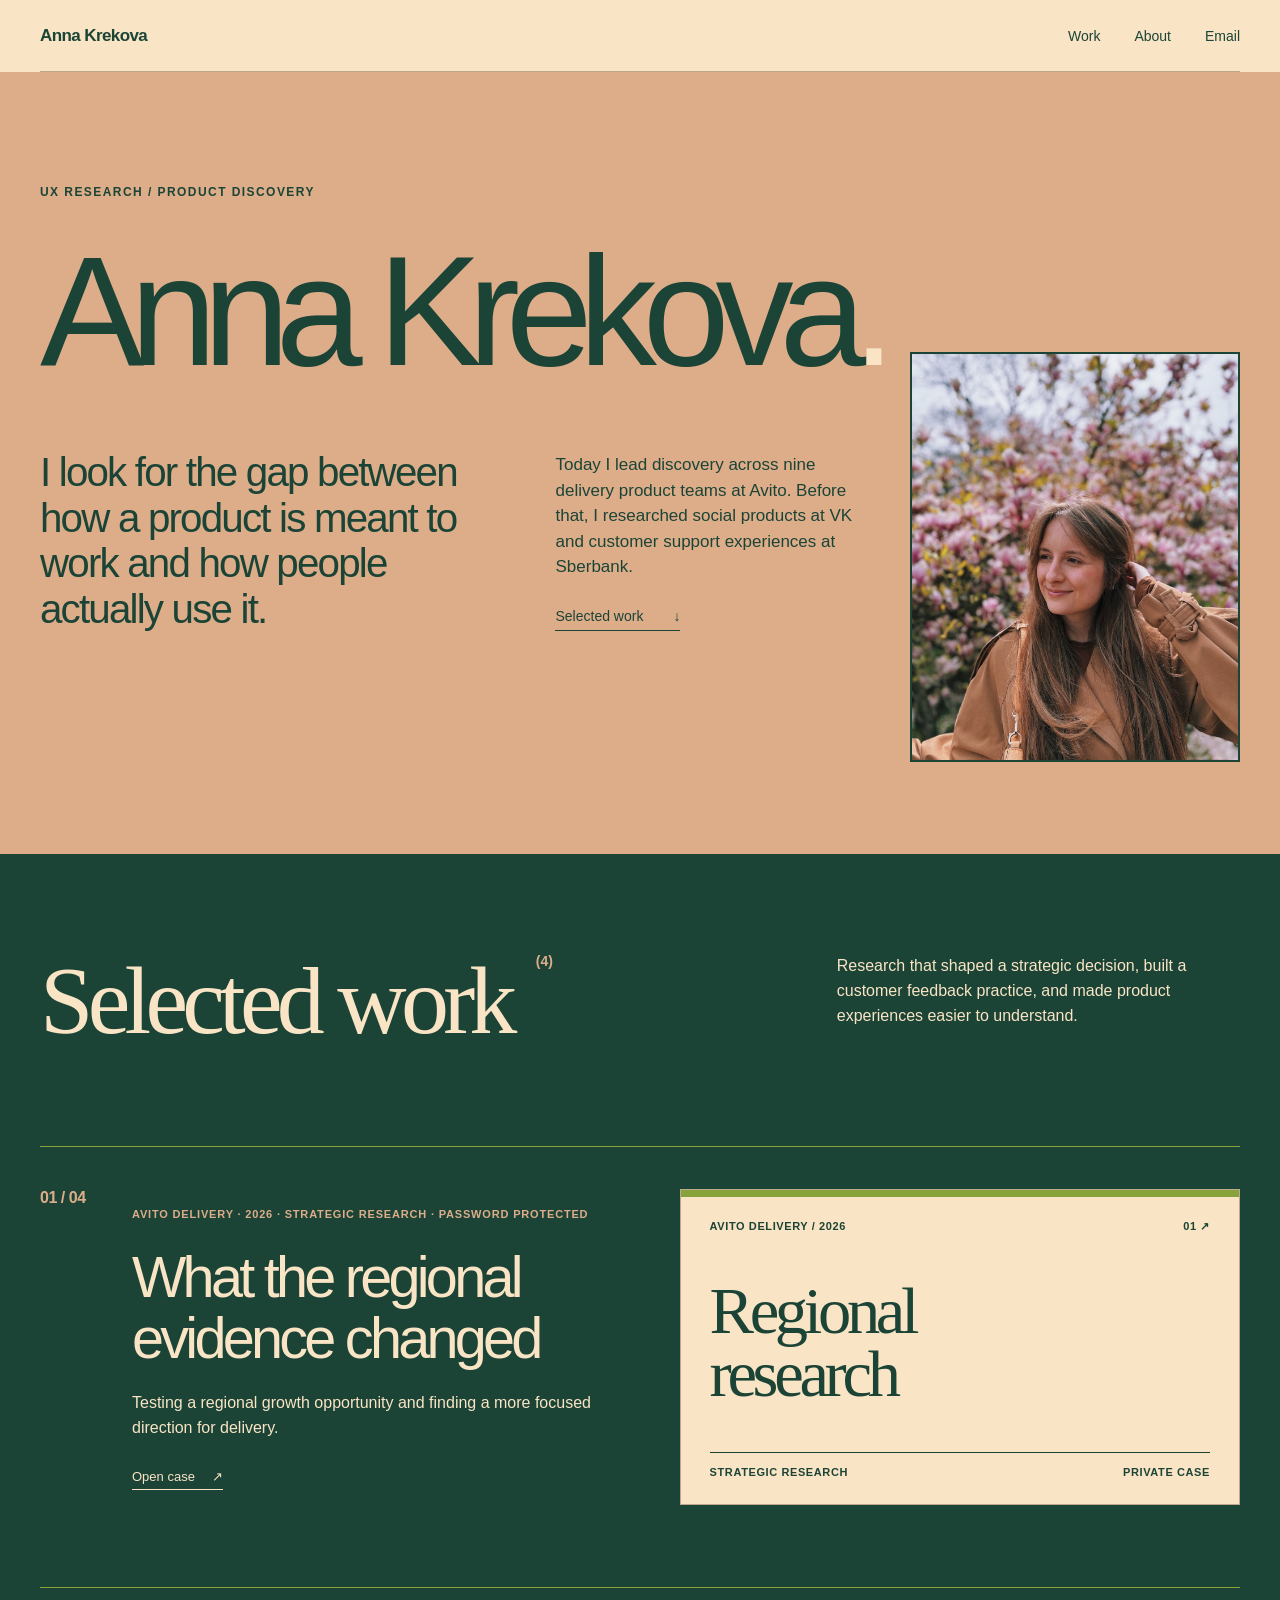
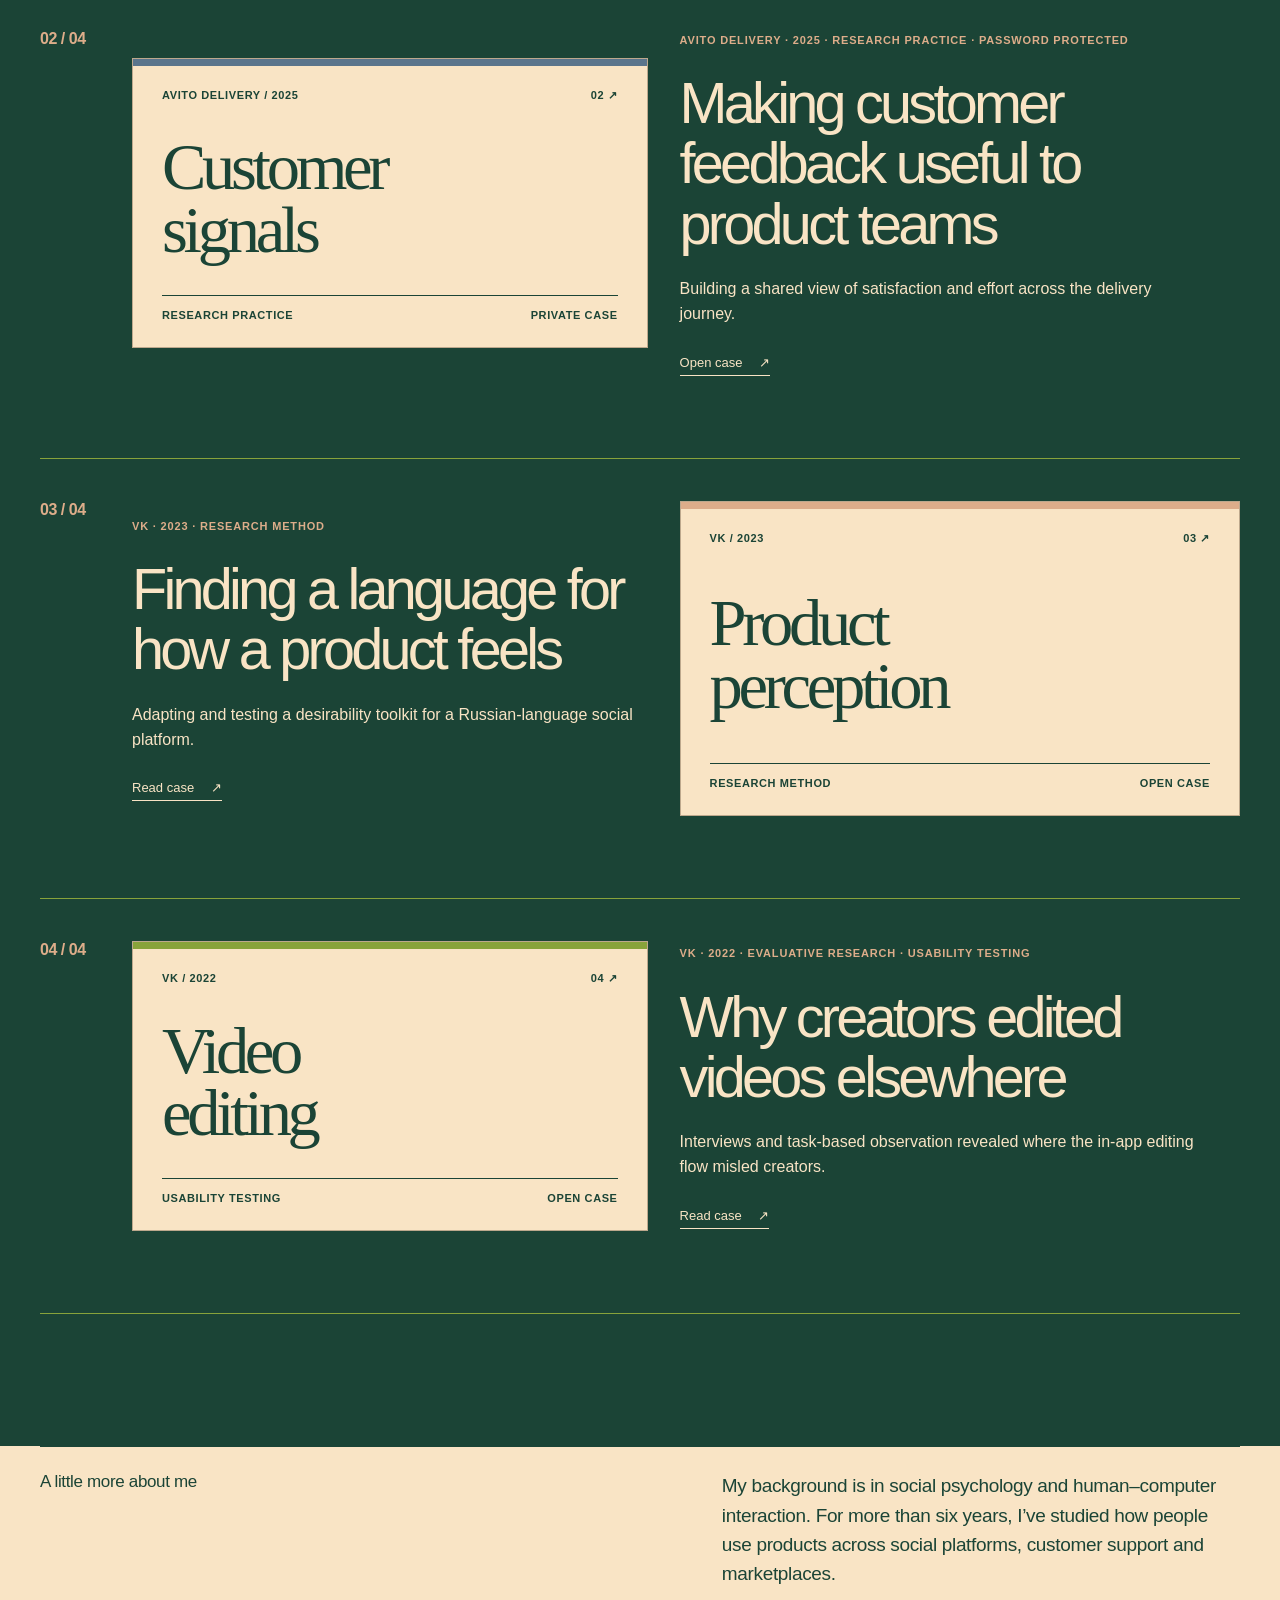
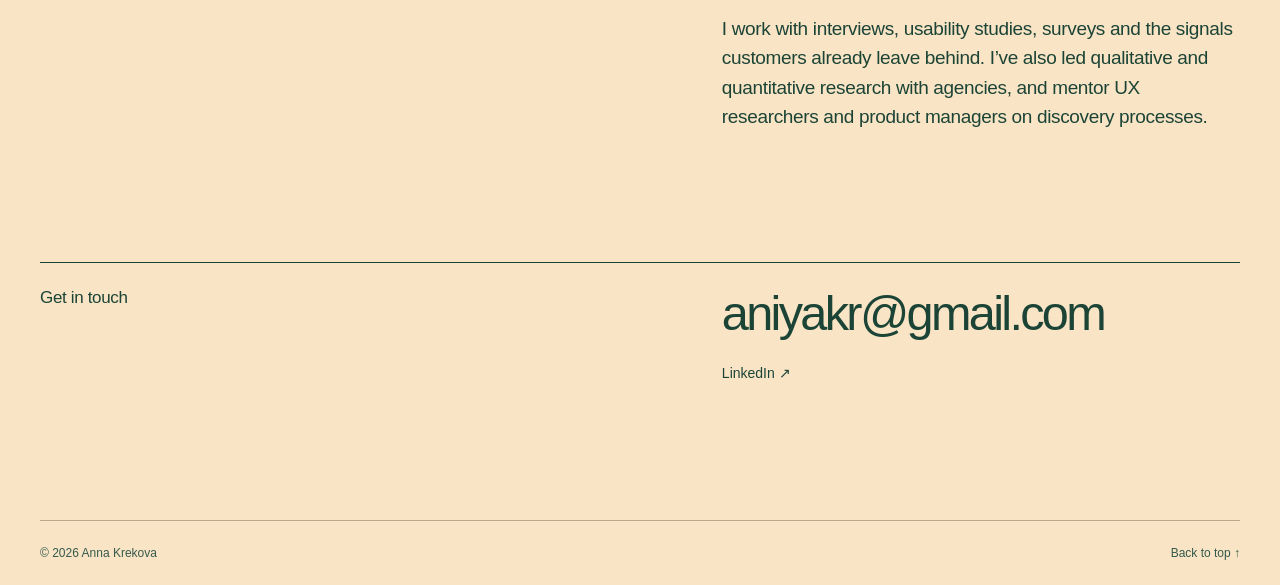
==== index.html @ 27d09c1b "Replace homepage portrait with new blossom photo" ====
<!doctype html>
<html lang="en">
<head>
  <meta charset="utf-8">
  <meta name="viewport" content="width=device-width, initial-scale=1">
  <meta name="robots" content="noindex, nofollow">
  <meta name="theme-color" content="#F9E4C5">
  <meta name="description" content="Anna Krekova is a UX researcher working across product discovery, customer experience and research practice.">
  <title>Anna Krekova — UX research</title>
  <link rel="stylesheet" href="styles.css?v=portrait-2026">
</head>
<body class="home-page">
  <a class="skip-link" href="#main">Skip to content</a>
  <header class="site-header page-wrap">
    <a class="site-name" href="index.html">Anna Krekova</a>
    <nav aria-label="Main navigation">
      <a href="#work">Work</a>
      <a href="#about">About</a>
      <a href="mailto:aniyakr@gmail.com">Email</a>
    </nav>
  </header>

  <main id="main">
    <section class="intro page-wrap" aria-labelledby="intro-title">
      <p class="eyebrow">UX research / product discovery</p>
      <h1 id="intro-title">Anna Krekova<span class="period">.</span></h1>
      <div class="intro-grid">
        <p class="intro-role">I look for the gap between how a product is meant to work and how people actually use it.</p>
        <div class="intro-context">
          <p>Today I lead discovery across nine delivery product teams at Avito. Before that, I researched social products at VK and customer support experiences at Sberbank.</p>
          <a class="underlined-link" href="#work">Selected work <span aria-hidden="true">↓</span></a>
        </div>
        <figure class="intro-portrait">
          <div class="portrait-frame"><img src="assets/anna-blossoms-portrait.jpg" alt="Anna Krekova in front of spring blossoms" fetchpriority="high"></div>
        </figure>
      </div>
    </section>

    <section id="work" class="work-section page-wrap" aria-labelledby="work-title">
      <div class="section-heading">
        <h2 id="work-title">Selected work <sup>(4)</sup></h2>
        <p>Research that shaped a strategic decision, built a customer feedback practice, and made product experiences easier to understand.</p>
      </div>
      <div class="project-list">
        <article class="project project-private">
          <div class="project-index">01 <span>/ 04</span></div>
          <div class="project-main">
            <p class="project-context">Avito Delivery · 2026 · Strategic research · Password protected</p>
            <h3><a href="work/regions/">What the regional evidence changed</a></h3>
            <p>Testing a regional growth opportunity and finding a more focused direction for delivery.</p>
            <a class="project-action" href="work/regions/" aria-label="Open password protected regional research case">Open case <span aria-hidden="true">↗</span></a>
          </div>
          <a class="project-visual case-cover cover-region" href="work/regions/" aria-label="Open password protected regional research case"><span class="case-cover-top"><span>Avito Delivery / 2026</span><span>01 ↗</span></span><span class="case-cover-title">Regional<br>research</span><span class="case-cover-bottom"><span>Strategic research</span><span>Private case</span></span></a>
        </article>
        <article class="project project-private">
          <div class="project-index">02 <span>/ 04</span></div>
          <div class="project-main">
            <p class="project-context">Avito Delivery · 2025 · Research practice · Password protected</p>
            <h3><a href="work/feedback-signals/">Making customer feedback useful to product teams</a></h3>
            <p>Building a shared view of satisfaction and effort across the delivery journey.</p>
            <a class="project-action" href="work/feedback-signals/" aria-label="Open password protected customer feedback case">Open case <span aria-hidden="true">↗</span></a>
          </div>
          <a class="project-visual case-cover cover-feedback" href="work/feedback-signals/" aria-label="Open password protected customer feedback case"><span class="case-cover-top"><span>Avito Delivery / 2025</span><span>02 ↗</span></span><span class="case-cover-title">Customer<br>signals</span><span class="case-cover-bottom"><span>Research practice</span><span>Private case</span></span></a>
        </article>
        <article class="project">
          <div class="project-index">03 <span>/ 04</span></div>
          <div class="project-main">
            <p class="project-context">VK · 2023 · Research method</p>
            <h3><a href="work/desirability/">Finding a language for how a product feels</a></h3>
            <p>Adapting and testing a desirability toolkit for a Russian-language social platform.</p>
            <a class="project-action" href="work/desirability/" aria-label="Read the product perception case">Read case <span aria-hidden="true">↗</span></a>
          </div>
          <a class="project-visual case-cover cover-desirability" href="work/desirability/" aria-label="Read the product perception case"><span class="case-cover-top"><span>VK / 2023</span><span>03 ↗</span></span><span class="case-cover-title">Product<br>perception</span><span class="case-cover-bottom"><span>Research method</span><span>Open case</span></span></a>
        </article>
        <article class="project">
          <div class="project-index">04 <span>/ 04</span></div>
          <div class="project-main">
            <p class="project-context">VK · 2022 · Evaluative research · Usability testing</p>
            <h3><a href="work/video-editor/">Why creators edited videos elsewhere</a></h3>
            <p>Interviews and task-based observation revealed where the in-app editing flow misled creators.</p>
            <a class="project-action" href="work/video-editor/" aria-label="Read the video editor case">Read case <span aria-hidden="true">↗</span></a>
          </div>
          <a class="project-visual case-cover cover-editor" href="work/video-editor/" aria-label="Read the video editor case"><span class="case-cover-top"><span>VK / 2022</span><span>04 ↗</span></span><span class="case-cover-title">Video<br>editing</span><span class="case-cover-bottom"><span>Usability testing</span><span>Open case</span></span></a>
        </article>
      </div>
    </section>

    <section id="about" class="about-section page-wrap" aria-labelledby="about-title">
      <h2 id="about-title">A little more about me</h2>
      <div class="about-copy">
        <p>My background is in social psychology and human–computer interaction. For more than six years, I’ve studied how people use products across social platforms, customer support and marketplaces.</p>
        <p>I work with interviews, usability studies, surveys and the signals customers already leave behind. I’ve also led qualitative and quantitative research with agencies, and mentor UX researchers and product managers on discovery processes.</p>
      </div>
    </section>

    <section id="contact" class="contact-section page-wrap" aria-labelledby="contact-title">
      <h2 id="contact-title">Get in touch</h2>
      <a class="contact-email" href="mailto:aniyakr@gmail.com">aniyakr@gmail.com</a>
      <a class="contact-link" href="https://www.linkedin.com/in/anna-krekova-246072192/" target="_blank" rel="noopener noreferrer">LinkedIn ↗</a>
    </section>
  </main>

  <footer class="site-footer page-wrap"><span>© 2026 Anna Krekova</span><a href="#main">Back to top ↑</a></footer>
</body>
</html>
---- styles.css ----
:root{--paper:#F9E4C5;--ink:#1B4436;--muted:#345a4d;--line:#bda88d;--soft:#f1d3a9;--font:Arial,Helvetica,-apple-system,BlinkMacSystemFont,sans-serif}
*{box-sizing:border-box}
html{scroll-behavior:smooth}
body{margin:0;background:var(--paper);color:var(--ink);font-family:var(--font);-webkit-font-smoothing:antialiased}
a{color:inherit}
img{display:block;max-width:100%}
.page-wrap{width:min(100% - 80px,1240px);margin-inline:auto}
.skip-link{position:absolute;left:20px;top:-60px;z-index:10;background:var(--ink);color:#F9E4C5;padding:12px 16px}.skip-link:focus{top:12px}
.site-header{min-height:72px;display:flex;align-items:center;justify-content:space-between;gap:32px;border-bottom:1px solid var(--line)}
.site-name{font-size:17px;font-weight:700;letter-spacing:-.035em;text-decoration:none;white-space:nowrap}
.site-header nav{display:flex;gap:34px}.site-header nav a{font-size:14px;text-decoration:none}.site-header nav a:hover,.site-name:hover,.underlined-link:hover,.back-link:hover,.project-action:hover,.contact-link:hover,.site-footer a:hover{text-decoration:underline;text-underline-offset:4px}
.eyebrow,.project-context,.case-section-label,.case-facts dt,.case-end span{font-size:11px;font-weight:700;line-height:1.4;letter-spacing:.075em;text-transform:uppercase}
.intro{padding-top:118px;padding-bottom:126px}.intro .eyebrow{margin:0 0 28px}.intro h1{font-size:clamp(68px,11vw,158px);line-height:.95;letter-spacing:-.085em;font-weight:500;margin:0 0 72px;white-space:nowrap}.period{color:#5B758C}
.intro-grid{display:grid;grid-template-columns:minmax(0,1.2fr) minmax(270px,.68fr);gap:clamp(35px,7vw,125px);align-items:start}.intro-role{font-size:clamp(27px,3.1vw,42px);line-height:1.18;letter-spacing:-.045em;max-width:690px;margin:0}.intro-context p{font-size:17px;line-height:1.55;margin:2px 0 27px;max-width:405px}.underlined-link{display:inline-flex;gap:30px;align-items:center;text-decoration:none;border-bottom:1px solid var(--ink);padding-bottom:6px;font-size:14px}
.work-section{border-top:1px solid var(--ink);padding-top:24px;padding-bottom:136px}.section-heading{display:grid;grid-template-columns:1fr minmax(280px,.54fr);gap:50px;align-items:start;margin-bottom:78px}.section-heading h2,.about-section h2,.contact-section h2{font-size:17px;line-height:1.3;font-weight:500;letter-spacing:-.02em;margin:0}.section-heading p{font-size:15px;line-height:1.55;color:var(--muted);margin:0;max-width:400px}
.project{display:grid;grid-template-columns:95px minmax(0,1fr) 165px;gap:25px;align-items:start;border-top:1px solid var(--line);padding:29px 0 60px}.project:last-child{border-bottom:1px solid var(--line)}.project-index{font-size:16px;font-weight:600;letter-spacing:-.03em}.project-index span{color:#5B758C}.project-context{color:var(--muted);margin:3px 0 25px}.project h3{font-size:clamp(34px,4.6vw,64px);line-height:1.05;letter-spacing:-.065em;font-weight:500;max-width:810px;margin:0 0 23px}.project h3 a{text-decoration:none}.project h3 a:hover{text-decoration:underline;text-decoration-thickness:1px;text-underline-offset:7px}.project-main>p:last-child{font-size:16px;line-height:1.55;color:#345a4d;margin:0;max-width:600px}.project-action{justify-self:end;align-self:end;font-size:13px;text-decoration:none;white-space:nowrap}.project-action span{margin-left:13px}
.about-section{display:grid;grid-template-columns:1fr minmax(280px,.82fr);gap:50px;border-top:1px solid var(--ink);padding-top:24px;padding-bottom:130px}.about-copy{max-width:590px}.about-copy p{font-size:19px;line-height:1.55;letter-spacing:-.018em;margin:0 0 25px}.about-copy p:last-child{margin-bottom:0}
.contact-section{display:grid;grid-template-columns:1fr minmax(280px,.82fr);gap:50px;border-top:1px solid var(--ink);padding-top:24px;padding-bottom:130px}.contact-email{font-size:clamp(30px,3.8vw,52px);line-height:1.1;letter-spacing:-.055em;text-decoration:none;overflow-wrap:anywhere}.contact-email:hover{text-decoration:underline;text-decoration-thickness:1px;text-underline-offset:7px}.contact-link{grid-column:2;font-size:14px;text-decoration:none;margin-top:-25px}
.site-footer{min-height:65px;display:flex;justify-content:space-between;align-items:center;gap:30px;border-top:1px solid var(--line);color:var(--muted);font-size:12px}.site-footer a{text-decoration:none}
/* Case studies */
.case-header{padding-top:45px;padding-bottom:86px}.back-link{display:inline-block;font-size:13px;text-decoration:none;margin-bottom:109px}.case-header .eyebrow{margin:0 0 26px;color:var(--muted)}.case-header h1{font-size:clamp(54px,7.9vw,112px);line-height:1.02;letter-spacing:-.075em;font-weight:500;max-width:1100px;margin:0 0 47px}.case-lede{font-size:clamp(22px,2.5vw,34px);line-height:1.28;letter-spacing:-.035em;max-width:770px;margin:0}
.case-facts{display:grid;grid-template-columns:repeat(3,1fr);border-top:1px solid var(--ink);border-bottom:1px solid var(--line);margin-top:0;margin-bottom:90px;padding:0}.case-facts div{padding:20px 20px 24px 0}.case-facts dt{color:var(--muted);margin-bottom:10px}.case-facts dd{font-size:15px;line-height:1.4;margin:0;max-width:310px}
.case-body{padding-bottom:135px}.case-section{display:grid;grid-template-columns:minmax(170px,.42fr) minmax(0,1fr);gap:60px;border-top:1px solid var(--line);padding:29px 0 80px}.case-section-label{color:var(--muted);margin:3px 0 0}.case-section>div{max-width:770px}.case-section h2{font-size:clamp(30px,3.3vw,45px);line-height:1.17;letter-spacing:-.05em;font-weight:500;margin:0 0 23px}.case-section p:not(.case-section-label){font-size:18px;line-height:1.61;margin:0 0 19px}.case-section p:last-child{margin-bottom:0}.process-list{counter-reset:step;list-style:none;padding:0;margin:36px 0 0;border-top:1px solid var(--line)}.process-list li{counter-increment:step;display:grid;grid-template-columns:48px 1fr;gap:18px;padding:14px 0;border-bottom:1px solid var(--line);font-size:16px;line-height:1.45}.process-list li:before{content:counter(step,decimal-leading-zero);font-size:11px;font-weight:700;color:var(--muted);padding-top:4px}.case-figure{margin:0 0 86px}.case-figure img{width:100%;height:auto;border:1px solid var(--line);background:#F9E4C5}.case-figure figcaption{display:flex;justify-content:space-between;gap:20px;padding:12px 0 0;font-size:12px;line-height:1.45;color:var(--muted)}.case-figure a{white-space:nowrap}.case-caveat{color:var(--muted)}.case-end{display:grid;grid-template-columns:minmax(170px,.42fr) minmax(0,1fr);gap:60px;align-items:baseline;border-top:1px solid var(--ink);padding-top:25px}.case-end a{font-size:clamp(27px,3.2vw,43px);line-height:1.15;letter-spacing:-.045em;text-decoration:none}.case-end a:hover{text-decoration:underline;text-decoration-thickness:1px;text-underline-offset:6px}
@media(max-width:900px){.intro-grid{grid-template-columns:1fr 1fr;gap:42px}.intro h1{font-size:clamp(70px,10.5vw,110px)}.case-section,.case-end{grid-template-columns:160px 1fr;gap:35px}}
@media(max-width:720px){.page-wrap{width:min(100% - 40px,1240px)}.site-header{min-height:64px}.site-header nav{gap:16px}.site-header nav a{font-size:12px}.site-name{font-size:15px}.intro{padding-top:92px;padding-bottom:94px}.intro h1{font-size:clamp(57px,11vw,88px);white-space:normal;margin-bottom:53px}.intro-grid,.section-heading,.about-section,.contact-section{grid-template-columns:1fr;gap:28px}.intro-role{font-size:31px}.intro-context p{font-size:16px}.work-section{padding-bottom:100px}.section-heading{margin-bottom:58px}.project{grid-template-columns:60px 1fr;gap:15px;padding-bottom:45px}.project-action{grid-column:2;justify-self:start;margin-top:10px}.project h3{font-size:clamp(36px,7vw,53px)}.about-section,.contact-section{padding-bottom:95px}.about-copy p{font-size:17px}.contact-link{grid-column:1;margin-top:-6px}.case-header{padding-top:32px;padding-bottom:65px}.back-link{margin-bottom:78px}.case-header h1{font-size:clamp(52px,10vw,75px)}.case-lede{font-size:24px}.case-facts{grid-template-columns:1fr;margin-bottom:58px}.case-facts div{padding:13px 0;border-bottom:1px solid var(--line)}.case-facts div:last-child{border-bottom:0}.case-facts dt{margin-bottom:4px}.case-section,.case-end{grid-template-columns:1fr;gap:20px}.case-section{padding:22px 0 54px}.case-section h2{font-size:34px}.case-section p:not(.case-section-label){font-size:17px}.case-figure{margin-bottom:60px}.case-body{padding-bottom:90px}}
@media(max-width:430px){.site-header nav{gap:10px}.intro h1{font-size:53px}.intro-role{font-size:27px}.project{grid-template-columns:42px 1fr;gap:10px}.project-index{font-size:13px}.project h3{font-size:34px}.case-header h1{font-size:49px}.case-figure figcaption{display:block}.case-figure a{display:inline-block;margin-top:7px}}
@media(prefers-reduced-motion:reduce){html{scroll-behavior:auto}}
/* A more personal, artifact-led portfolio index. */
:root{--accent:#1B4436}
.period,.project-index,.intro .eyebrow{color:var(--accent)}
.intro-grid{grid-template-columns:minmax(0,1.16fr) minmax(250px,.82fr) 250px;gap:clamp(25px,3.5vw,55px);align-items:start}
.intro-role{font-size:clamp(27px,2.9vw,39px)}
.intro-context p{font-size:16px}
.intro-portrait{margin:0;justify-self:end;width:100%;max-width:250px}
.portrait-frame{width:100%;height:300px;overflow:hidden;background:#88A33B}
.intro-portrait img{width:100%;height:100%;object-fit:cover;object-position:center bottom}
.intro-portrait figcaption{font-size:11px;line-height:1.4;color:var(--muted);margin-top:9px}
.section-heading h2{font:400 clamp(52px,5.6vw,80px)/.98 Georgia,serif;letter-spacing:-.06em}
.section-heading h2 sup{font:700 14px/1 var(--font);letter-spacing:0;color:var(--accent);vertical-align:top;margin-left:6px}
.project{grid-template-columns:60px minmax(0,.95fr) minmax(350px,.9fr);gap:30px;padding:30px 0 80px}
.project-main{align-self:center}
.project-context{color:var(--accent)}
.project h3{font-size:clamp(36px,4vw,58px)}
.project-main>p:not(.project-context){font-size:16px;line-height:1.55;color:#345a4d;margin:0;max-width:530px}
.project-action{display:inline-block;justify-self:auto;align-self:auto;border-bottom:1px solid var(--ink);padding-bottom:5px;margin-top:28px}
.project-visual{display:block;align-self:center;overflow:hidden;border:1px solid var(--line);background:#F9E4C5;padding:11px;transition:transform .2s ease}
.project-visual:hover{transform:translateY(-4px)}
.project-visual img{width:100%;height:auto;aspect-ratio:16/9;object-fit:cover}
.project:nth-child(even) .project-visual{grid-column:2;grid-row:1}
.project:nth-child(even) .project-main{grid-column:3;grid-row:1}
.project:nth-child(even) .project-index{grid-column:1;grid-row:1}
@media(max-width:1100px){.intro-grid{grid-template-columns:minmax(0,1fr) 230px}.intro-role{grid-column:1;grid-row:1}.intro-context{grid-column:1;grid-row:2}.intro-portrait{grid-column:2;grid-row:1/span 2}.project{grid-template-columns:50px minmax(0,1fr) minmax(300px,.9fr);gap:22px}}
@media(max-width:720px){.intro-grid{grid-template-columns:1fr;gap:30px}.intro-role,.intro-context,.intro-portrait{grid-column:1;grid-row:auto}.intro-portrait{width:210px;justify-self:start;margin-top:13px}.portrait-frame{height:260px}.section-heading h2{font-size:58px}.project{grid-template-columns:42px 1fr;gap:12px;padding:27px 0 55px}.project-main,.project:nth-child(even) .project-main{grid-column:2;grid-row:1}.project-index,.project:nth-child(even) .project-index{grid-column:1;grid-row:1}.project-visual,.project:nth-child(even) .project-visual{grid-column:2;grid-row:2;margin-top:16px}.project h3{font-size:clamp(34px,7vw,49px)}.project-action{margin-top:21px}}
@media(prefers-reduced-motion:reduce){.project-visual{transition:none}}
/* Expressive direction: one vivid introduction, one dark research gallery. */
.home-page .intro{width:100%;max-width:none;margin:0;background:#DDAD8A;padding:112px max(40px,calc((100vw - 1240px)/2)) 92px}
.home-page .intro .eyebrow{color:var(--ink);font-size:12px;letter-spacing:.12em}
.home-page .intro h1{font-size:clamp(94px,12.2vw,174px);line-height:.88;letter-spacing:-.09em;margin:42px 0 70px}
.home-page .intro .period{color:#F9E4C5}
.home-page .intro-grid{grid-template-columns:minmax(0,1.16fr) minmax(245px,.76fr) 330px;gap:clamp(28px,3.8vw,60px);align-items:start}
.home-page .intro-role{font-size:clamp(31px,3.15vw,44px);line-height:1.13}
.home-page .intro-context p{font-size:17px;line-height:1.5}
.home-page .intro-portrait{width:100%;max-width:330px;transform:translateY(-98px);margin-bottom:-98px}
.home-page .portrait-frame{height:410px;border:2px solid var(--ink);background:#1B4436}
.home-page .work-section{width:100%;max-width:none;margin:0;padding:100px max(40px,calc((100vw - 1240px)/2)) 132px;background:#1B4436;color:#F9E4C5;border-top:0}
.home-page .section-heading{margin-bottom:98px}
.home-page .section-heading h2{font-size:clamp(70px,7.5vw,112px);color:#F9E4C5}
.home-page .section-heading h2 sup{color:#DDAD8A}
.home-page .section-heading p{color:#F9E4C5;font-size:16px}
.home-page .project{border-top:1px solid #88A33B;padding:42px 0 82px;grid-template-columns:60px minmax(0,.92fr) minmax(390px,1fr);gap:32px}
.home-page .project:last-child{border-bottom:1px solid #88A33B}
.home-page .project-index,.home-page .project-context{color:#DDAD8A}
.home-page .project-index span{color:#DDAD8A}
.home-page .project h3{font-size:clamp(42px,4.5vw,66px)}
.home-page .project-main>p:not(.project-context){color:#F9E4C5}
.home-page .project-action{border-color:#F9E4C5}
.home-page .project-visual{padding:0;border:0;background:#F9E4C5}
.home-page .project-visual img{display:block;width:100%;aspect-ratio:16/9;object-fit:cover}
.case-header .eyebrow,.case-section-label{color:#1B4436}
@media(max-width:1100px){.home-page .intro-grid{grid-template-columns:minmax(0,1fr) 270px}.home-page .intro-role{grid-column:1;grid-row:1}.home-page .intro-context{grid-column:1;grid-row:2}.home-page .intro-portrait{grid-column:2;grid-row:1/span 2;transform:translateY(-60px);margin-bottom:-60px;max-width:270px}.home-page .portrait-frame{height:340px}.home-page .project{grid-template-columns:50px minmax(0,1fr) minmax(310px,.95fr);gap:22px}}
@media(max-width:720px){.home-page .intro{padding:90px 20px 78px}.home-page .intro h1{font-size:clamp(58px,11vw,84px);line-height:.95;margin:35px 0 50px}.home-page .intro-grid{grid-template-columns:1fr;gap:30px}.home-page .intro-role,.home-page .intro-context,.home-page .intro-portrait{grid-column:1;grid-row:auto}.home-page .intro-role{font-size:clamp(29px,7vw,37px)}.home-page .intro-portrait{transform:none;margin:8px 0 0;max-width:245px;justify-self:end}.home-page .portrait-frame{height:290px}.home-page .work-section{padding:78px 20px 95px}.home-page .section-heading{margin-bottom:65px}.home-page .section-heading h2{font-size:66px}.home-page .project{grid-template-columns:42px 1fr;gap:12px;padding:30px 0 60px}.home-page .project-main,.home-page .project:nth-child(even) .project-main{grid-column:2;grid-row:1}.home-page .project-index,.home-page .project:nth-child(even) .project-index{grid-column:1;grid-row:1}.home-page .project-visual,.home-page .project:nth-child(even) .project-visual{grid-column:1/-1;grid-row:2;margin-top:20px}.home-page .project h3{font-size:clamp(37px,8vw,53px)}}
@media(max-width:720px){.home-page .project-index span{display:none}}
@media(max-width:430px){.home-page .intro h1{font-size:53px}.home-page .section-heading h2{font-size:56px}.home-page .project h3{font-size:36px}}
.home-page .project-visual{background:transparent;text-decoration:none}
.home-page .visual-caption{display:block;padding-top:11px;color:#F9E4C5;font-size:11px;line-height:1.4;letter-spacing:.035em}
body:not(.home-page) .site-header{width:100%;max-width:none;margin:0;padding-inline:max(40px,calc((100vw - 1240px)/2));background:#DDAD8A;border-bottom:1px solid var(--ink)}
body:not(.home-page) .case-facts{width:100%;max-width:none;margin:0 0 90px;padding:0 max(40px,calc((100vw - 1240px)/2));background:#1B4436;color:#F9E4C5;border:0}
body:not(.home-page) .case-facts div{padding:27px 22px 30px 0}
body:not(.home-page) .case-facts dt{color:#DDAD8A}
@media(max-width:720px){body:not(.home-page) .site-header{padding-inline:20px}body:not(.home-page) .case-facts{padding-inline:20px;margin-bottom:58px}body:not(.home-page) .case-facts div{padding:16px 0;border-bottom:1px solid #88A33B}body:not(.home-page) .case-facts div:last-child{border:0}}
/* A shared editorial cover for every case. */
.home-page .project-visual.case-cover{--cover-accent:#88A33B;aspect-ratio:16/9;position:relative;display:grid;grid-template-rows:auto 1fr auto;gap:18px;align-self:center;padding:29px 29px 24px;overflow:hidden;border:1px solid #bda88d;background:#F9E4C5;color:#1B4436;text-decoration:none}
.home-page .project-visual.case-cover:before{content:"";position:absolute;inset:0 0 auto;height:7px;background:var(--cover-accent)}
.home-page .case-cover.cover-feedback{--cover-accent:#5B758C}
.home-page .case-cover.cover-desirability{--cover-accent:#DDAD8A}
.home-page .case-cover.cover-editor{--cover-accent:#88A33B}
.home-page .case-cover-top,.home-page .case-cover-bottom{display:flex;justify-content:space-between;gap:14px;font-size:11px;font-weight:700;line-height:1.35;letter-spacing:.055em;text-transform:uppercase}
.home-page .case-cover-title{align-self:center;font:400 clamp(44px,5.2vw,76px)/.94 Georgia,serif;letter-spacing:-.065em}
.home-page .case-cover-bottom{padding-top:12px;border-top:1px solid #1B4436}
.home-page .case-cover:focus-visible{outline:3px solid #DDAD8A;outline-offset:4px}
.unlock-screen{min-height:calc(100vh - 138px);padding-top:44px;padding-bottom:110px}
.unlock-screen .back-link{margin-bottom:112px}
.unlock-layout{display:grid;grid-template-columns:minmax(0,1fr) minmax(280px,.44fr);gap:70px;align-items:end}
.unlock-layout .eyebrow{color:#1B4436;margin:0 0 25px}
.unlock-layout h1{font:400 clamp(64px,7.3vw,108px)/.98 Georgia,serif;letter-spacing:-.075em;max-width:850px;margin:0 0 34px}
.unlock-layout h1 span{color:#DDAD8A}
.unlock-intro{font-size:clamp(21px,2.1vw,29px);line-height:1.3;max-width:570px;margin:0}
.unlock-form{border-top:1px solid var(--ink);padding-top:17px}
.unlock-form label{display:block;font-size:11px;letter-spacing:.075em;text-transform:uppercase;font-weight:700;margin-bottom:20px}
.unlock-input-row{display:flex;border-bottom:1px solid var(--ink);gap:10px}
.unlock-input-row input{min-width:0;flex:1;border:0;background:transparent;color:var(--ink);font:400 20px var(--font);padding:12px 0;outline:none}
.unlock-input-row input:focus-visible{box-shadow:0 3px 0 #DDAD8A}
.unlock-input-row button{border:0;background:transparent;color:var(--ink);font:700 15px var(--font);white-space:nowrap;cursor:pointer}
.unlock-input-row button:disabled{opacity:.5;cursor:wait}
.unlock-form p{font-size:13px;color:var(--muted);line-height:1.5;min-height:2em;margin:16px 0 0}
.regions-case-header{padding-top:100px;padding-bottom:100px}
.regions-case-header .eyebrow{color:#1B4436;margin:0 0 25px}
.regions-case-header h1{font:400 clamp(64px,7.8vw,116px)/.98 Georgia,serif;letter-spacing:-.07em;max-width:1050px;margin:0 0 42px}
.regions-lede{font-size:clamp(24px,2.7vw,38px);line-height:1.25;letter-spacing:-.035em;max-width:840px;margin:0}
.regions-pullquote{display:grid;grid-template-columns:minmax(170px,.42fr) minmax(0,1fr);gap:60px;margin:0 0 82px;padding:52px 0 58px;border-top:1px solid var(--ink);border-bottom:1px solid var(--ink)}
.regions-pullquote span{font-size:11px;font-weight:700;letter-spacing:.075em;text-transform:uppercase;color:#1B4436}
.regions-pullquote p{font:400 clamp(38px,4.6vw,70px)/1.07 Georgia,serif;letter-spacing:-.055em;max-width:850px;margin:0}
.feedback-article .regions-pullquote p{max-width:930px}
@media(max-width:720px){.home-page .project-visual.case-cover{aspect-ratio:auto;width:100%;min-height:250px;padding:25px 22px 19px}.home-page .case-cover-title{font-size:clamp(44px,9vw,65px)}.unlock-screen{padding-top:32px;min-height:calc(100vh - 130px)}.unlock-screen .back-link{margin-bottom:75px}.unlock-layout{grid-template-columns:1fr;gap:65px}.unlock-layout h1{font-size:clamp(54px,12vw,83px)}.unlock-intro{font-size:23px}.regions-case-header{padding-top:70px;padding-bottom:70px}.regions-case-header h1{font-size:clamp(54px,11vw,80px)}.regions-lede{font-size:25px}.regions-pullquote{grid-template-columns:1fr;gap:24px;padding:36px 0 44px;margin-bottom:58px}.regions-pullquote p{font-size:clamp(39px,9vw,58px)}}
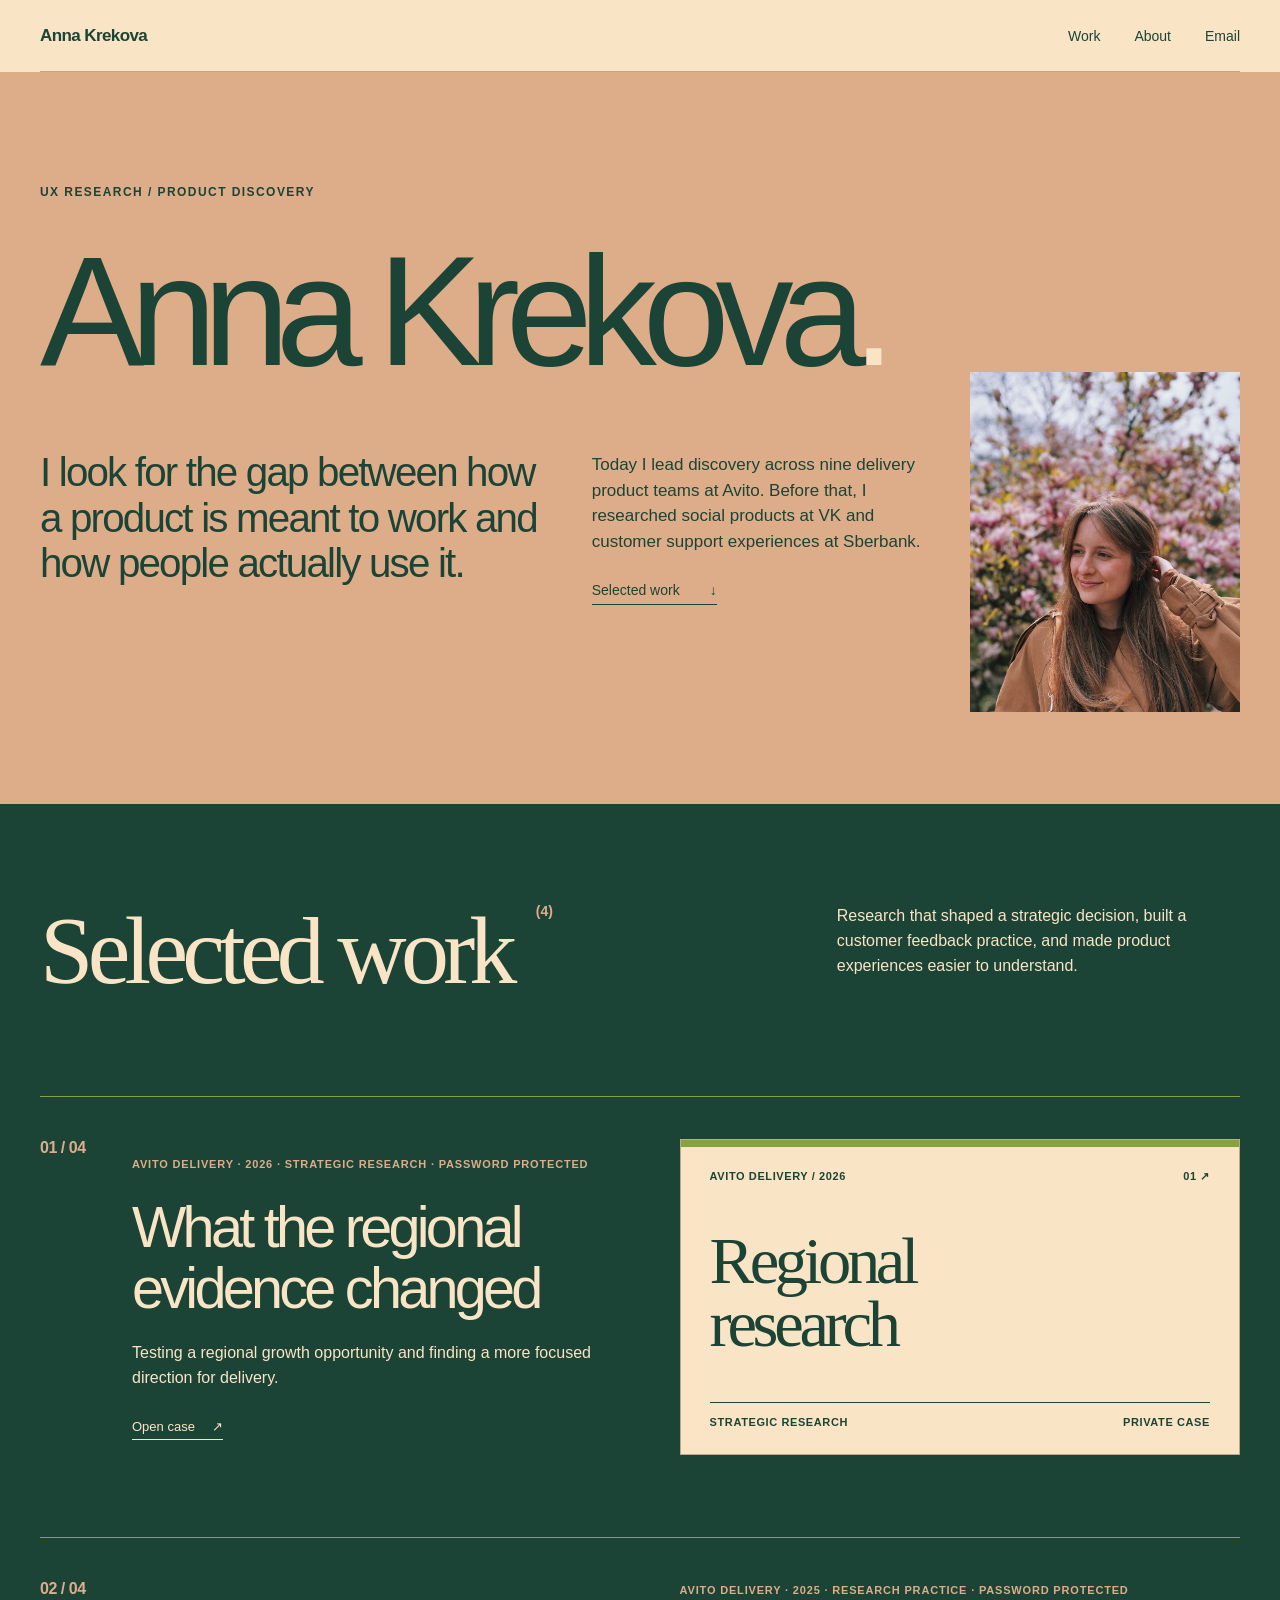
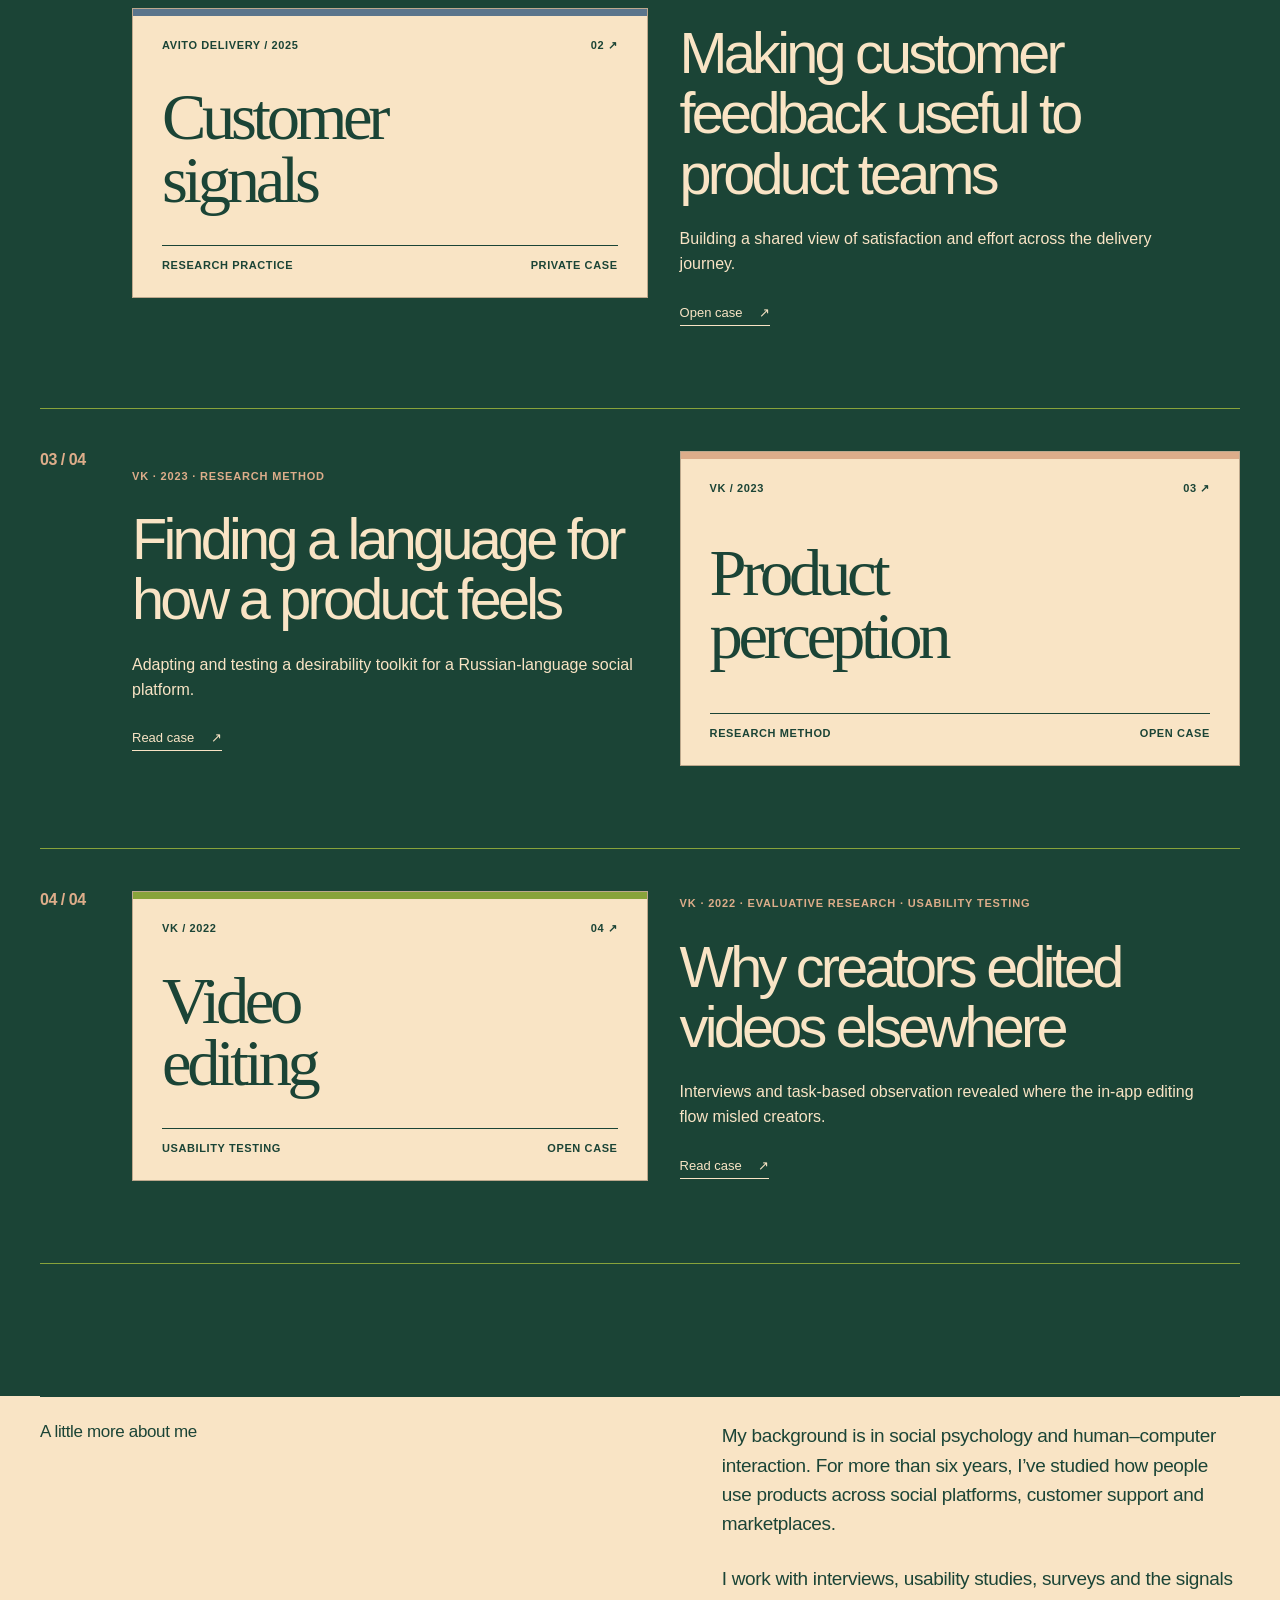
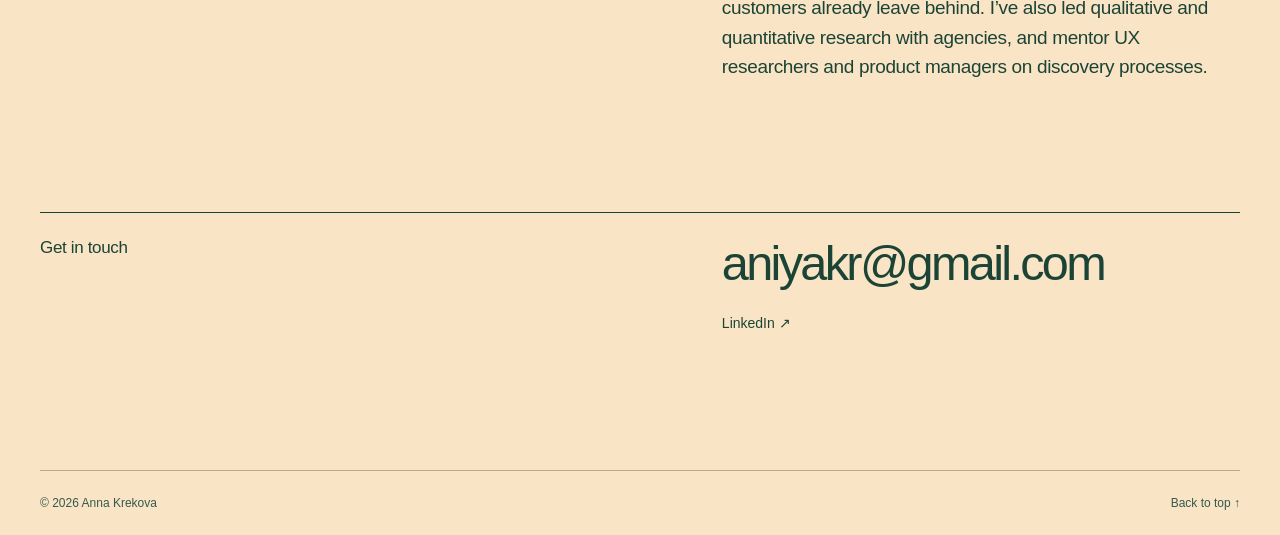
==== commit f7f994dc: "Refine portrait size and add subtle parallax motion" ====
--- a/index.html
+++ b/index.html
@@ -7,7 +7,7 @@
   <meta name="theme-color" content="#F9E4C5">
   <meta name="description" content="Anna Krekova is a UX researcher working across product discovery, customer experience and research practice.">
   <title>Anna Krekova — UX research</title>
-  <link rel="stylesheet" href="styles.css?v=portrait-2026">
+  <link rel="stylesheet" href="styles.css?v=parallax-2026">
 </head>
 <body class="home-page">
   <a class="skip-link" href="#main">Skip to content</a>
@@ -101,5 +101,45 @@
   </main>
 
   <footer class="site-footer page-wrap"><span>© 2026 Anna Krekova</span><a href="#main">Back to top ↑</a></footer>
+  <script>
+    (() => {
+      if (!('IntersectionObserver' in window) || window.matchMedia('(prefers-reduced-motion: reduce)').matches) return;
+
+      const hero = document.querySelectorAll('.intro .eyebrow, .intro h1, .intro-role, .intro-context, .portrait-frame');
+      const later = document.querySelectorAll('.section-heading, .project, .about-section h2, .about-copy, .contact-section h2, .contact-email, .contact-link');
+      const items = [...hero, ...later];
+      items.forEach((item) => item.classList.add('reveal-item'));
+      hero.forEach((item, index) => item.style.setProperty('--reveal-delay', `${320 + index * 190}ms`));
+      document.body.classList.add('has-reveal');
+
+      const observer = new IntersectionObserver((entries) => {
+        entries.forEach((entry) => {
+          if (!entry.isIntersecting) return;
+          entry.target.classList.add('is-visible');
+          observer.unobserve(entry.target);
+        });
+      }, { threshold: 0.12, rootMargin: '0px 0px -40px 0px' });
+      items.forEach((item) => observer.observe(item));
+
+      const photo = document.querySelector('.portrait-frame');
+      let framePending = false;
+      const updateParallax = () => {
+        framePending = false;
+        const bounds = photo.getBoundingClientRect();
+        const distance = window.innerHeight / 2 + bounds.height / 2;
+        const progress = (window.innerHeight / 2 - bounds.top - bounds.height / 2) / distance;
+        const shift = Math.max(-24, Math.min(24, progress * 24));
+        photo.style.setProperty('--photo-shift', `${shift.toFixed(1)}px`);
+      };
+      const requestParallax = () => {
+        if (framePending) return;
+        framePending = true;
+        requestAnimationFrame(updateParallax);
+      };
+      window.addEventListener('scroll', requestParallax, { passive: true });
+      window.addEventListener('resize', requestParallax);
+      requestParallax();
+    })();
+  </script>
 </body>
 </html>
--- a/styles.css
+++ b/styles.css
@@ -57,11 +57,12 @@
 .home-page .intro .eyebrow{color:var(--ink);font-size:12px;letter-spacing:.12em}
 .home-page .intro h1{font-size:clamp(94px,12.2vw,174px);line-height:.88;letter-spacing:-.09em;margin:42px 0 70px}
 .home-page .intro .period{color:#F9E4C5}
-.home-page .intro-grid{grid-template-columns:minmax(0,1.16fr) minmax(245px,.76fr) 330px;gap:clamp(28px,3.8vw,60px);align-items:start}
+.home-page .intro-grid{grid-template-columns:minmax(0,1.16fr) minmax(245px,.76fr) 270px;gap:clamp(28px,3.8vw,60px);align-items:start}
 .home-page .intro-role{font-size:clamp(31px,3.15vw,44px);line-height:1.13}
 .home-page .intro-context p{font-size:17px;line-height:1.5}
-.home-page .intro-portrait{width:100%;max-width:330px;transform:translateY(-98px);margin-bottom:-98px}
-.home-page .portrait-frame{height:410px;border:2px solid var(--ink);background:#1B4436}
+.home-page .intro-portrait{width:100%;max-width:270px;transform:translateY(-78px);margin-bottom:-78px}
+.home-page .portrait-frame{height:340px;border:0;background:#1B4436}
+.home-page .portrait-frame img{height:calc(100% + 56px);margin-top:-28px;transform:translate3d(0,var(--photo-shift,0px),0)}
 .home-page .work-section{width:100%;max-width:none;margin:0;padding:100px max(40px,calc((100vw - 1240px)/2)) 132px;background:#1B4436;color:#F9E4C5;border-top:0}
 .home-page .section-heading{margin-bottom:98px}
 .home-page .section-heading h2{font-size:clamp(70px,7.5vw,112px);color:#F9E4C5}
@@ -77,8 +78,8 @@
 .home-page .project-visual{padding:0;border:0;background:#F9E4C5}
 .home-page .project-visual img{display:block;width:100%;aspect-ratio:16/9;object-fit:cover}
 .case-header .eyebrow,.case-section-label{color:#1B4436}
-@media(max-width:1100px){.home-page .intro-grid{grid-template-columns:minmax(0,1fr) 270px}.home-page .intro-role{grid-column:1;grid-row:1}.home-page .intro-context{grid-column:1;grid-row:2}.home-page .intro-portrait{grid-column:2;grid-row:1/span 2;transform:translateY(-60px);margin-bottom:-60px;max-width:270px}.home-page .portrait-frame{height:340px}.home-page .project{grid-template-columns:50px minmax(0,1fr) minmax(310px,.95fr);gap:22px}}
-@media(max-width:720px){.home-page .intro{padding:90px 20px 78px}.home-page .intro h1{font-size:clamp(58px,11vw,84px);line-height:.95;margin:35px 0 50px}.home-page .intro-grid{grid-template-columns:1fr;gap:30px}.home-page .intro-role,.home-page .intro-context,.home-page .intro-portrait{grid-column:1;grid-row:auto}.home-page .intro-role{font-size:clamp(29px,7vw,37px)}.home-page .intro-portrait{transform:none;margin:8px 0 0;max-width:245px;justify-self:end}.home-page .portrait-frame{height:290px}.home-page .work-section{padding:78px 20px 95px}.home-page .section-heading{margin-bottom:65px}.home-page .section-heading h2{font-size:66px}.home-page .project{grid-template-columns:42px 1fr;gap:12px;padding:30px 0 60px}.home-page .project-main,.home-page .project:nth-child(even) .project-main{grid-column:2;grid-row:1}.home-page .project-index,.home-page .project:nth-child(even) .project-index{grid-column:1;grid-row:1}.home-page .project-visual,.home-page .project:nth-child(even) .project-visual{grid-column:1/-1;grid-row:2;margin-top:20px}.home-page .project h3{font-size:clamp(37px,8vw,53px)}}
+@media(max-width:1100px){.home-page .intro-grid{grid-template-columns:minmax(0,1fr) 230px}.home-page .intro-role{grid-column:1;grid-row:1}.home-page .intro-context{grid-column:1;grid-row:2}.home-page .intro-portrait{grid-column:2;grid-row:1/span 2;transform:translateY(-60px);margin-bottom:-60px;max-width:230px}.home-page .portrait-frame{height:290px}.home-page .project{grid-template-columns:50px minmax(0,1fr) minmax(310px,.95fr);gap:22px}}
+@media(max-width:720px){.home-page .intro{padding:90px 20px 78px}.home-page .intro h1{font-size:clamp(58px,11vw,84px);line-height:.95;margin:35px 0 50px}.home-page .intro-grid{grid-template-columns:1fr;gap:30px}.home-page .intro-role,.home-page .intro-context,.home-page .intro-portrait{grid-column:1;grid-row:auto}.home-page .intro-role{font-size:clamp(29px,7vw,37px)}.home-page .intro-portrait{transform:none;margin:8px 0 0;max-width:210px;justify-self:end}.home-page .portrait-frame{height:270px}.home-page .work-section{padding:78px 20px 95px}.home-page .section-heading{margin-bottom:65px}.home-page .section-heading h2{font-size:66px}.home-page .project{grid-template-columns:42px 1fr;gap:12px;padding:30px 0 60px}.home-page .project-main,.home-page .project:nth-child(even) .project-main{grid-column:2;grid-row:1}.home-page .project-index,.home-page .project:nth-child(even) .project-index{grid-column:1;grid-row:1}.home-page .project-visual,.home-page .project:nth-child(even) .project-visual{grid-column:1/-1;grid-row:2;margin-top:20px}.home-page .project h3{font-size:clamp(37px,8vw,53px)}}
 @media(max-width:720px){.home-page .project-index span{display:none}}
 @media(max-width:430px){.home-page .intro h1{font-size:53px}.home-page .section-heading h2{font-size:56px}.home-page .project h3{font-size:36px}}
 .home-page .project-visual{background:transparent;text-decoration:none}
@@ -122,3 +123,7 @@
 .regions-pullquote p{font:400 clamp(38px,4.6vw,70px)/1.07 Georgia,serif;letter-spacing:-.055em;max-width:850px;margin:0}
 .feedback-article .regions-pullquote p{max-width:930px}
 @media(max-width:720px){.home-page .project-visual.case-cover{aspect-ratio:auto;width:100%;min-height:250px;padding:25px 22px 19px}.home-page .case-cover-title{font-size:clamp(44px,9vw,65px)}.unlock-screen{padding-top:32px;min-height:calc(100vh - 130px)}.unlock-screen .back-link{margin-bottom:75px}.unlock-layout{grid-template-columns:1fr;gap:65px}.unlock-layout h1{font-size:clamp(54px,12vw,83px)}.unlock-intro{font-size:23px}.regions-case-header{padding-top:70px;padding-bottom:70px}.regions-case-header h1{font-size:clamp(54px,11vw,80px)}.regions-lede{font-size:25px}.regions-pullquote{grid-template-columns:1fr;gap:24px;padding:36px 0 44px;margin-bottom:58px}.regions-pullquote p{font-size:clamp(39px,9vw,58px)}}
+/* Quiet, one-time entrance as content enters the viewport. */
+.home-page.has-reveal .reveal-item{opacity:0;translate:0 18px;transition:opacity 1100ms ease,translate 1100ms cubic-bezier(.2,.7,.2,1);transition-delay:var(--reveal-delay,170ms)}
+.home-page.has-reveal .reveal-item.is-visible{opacity:1;translate:0 0}
+@media(prefers-reduced-motion:reduce){.home-page.has-reveal .reveal-item{opacity:1;translate:none;transition:none}.home-page .portrait-frame img{transform:none}}
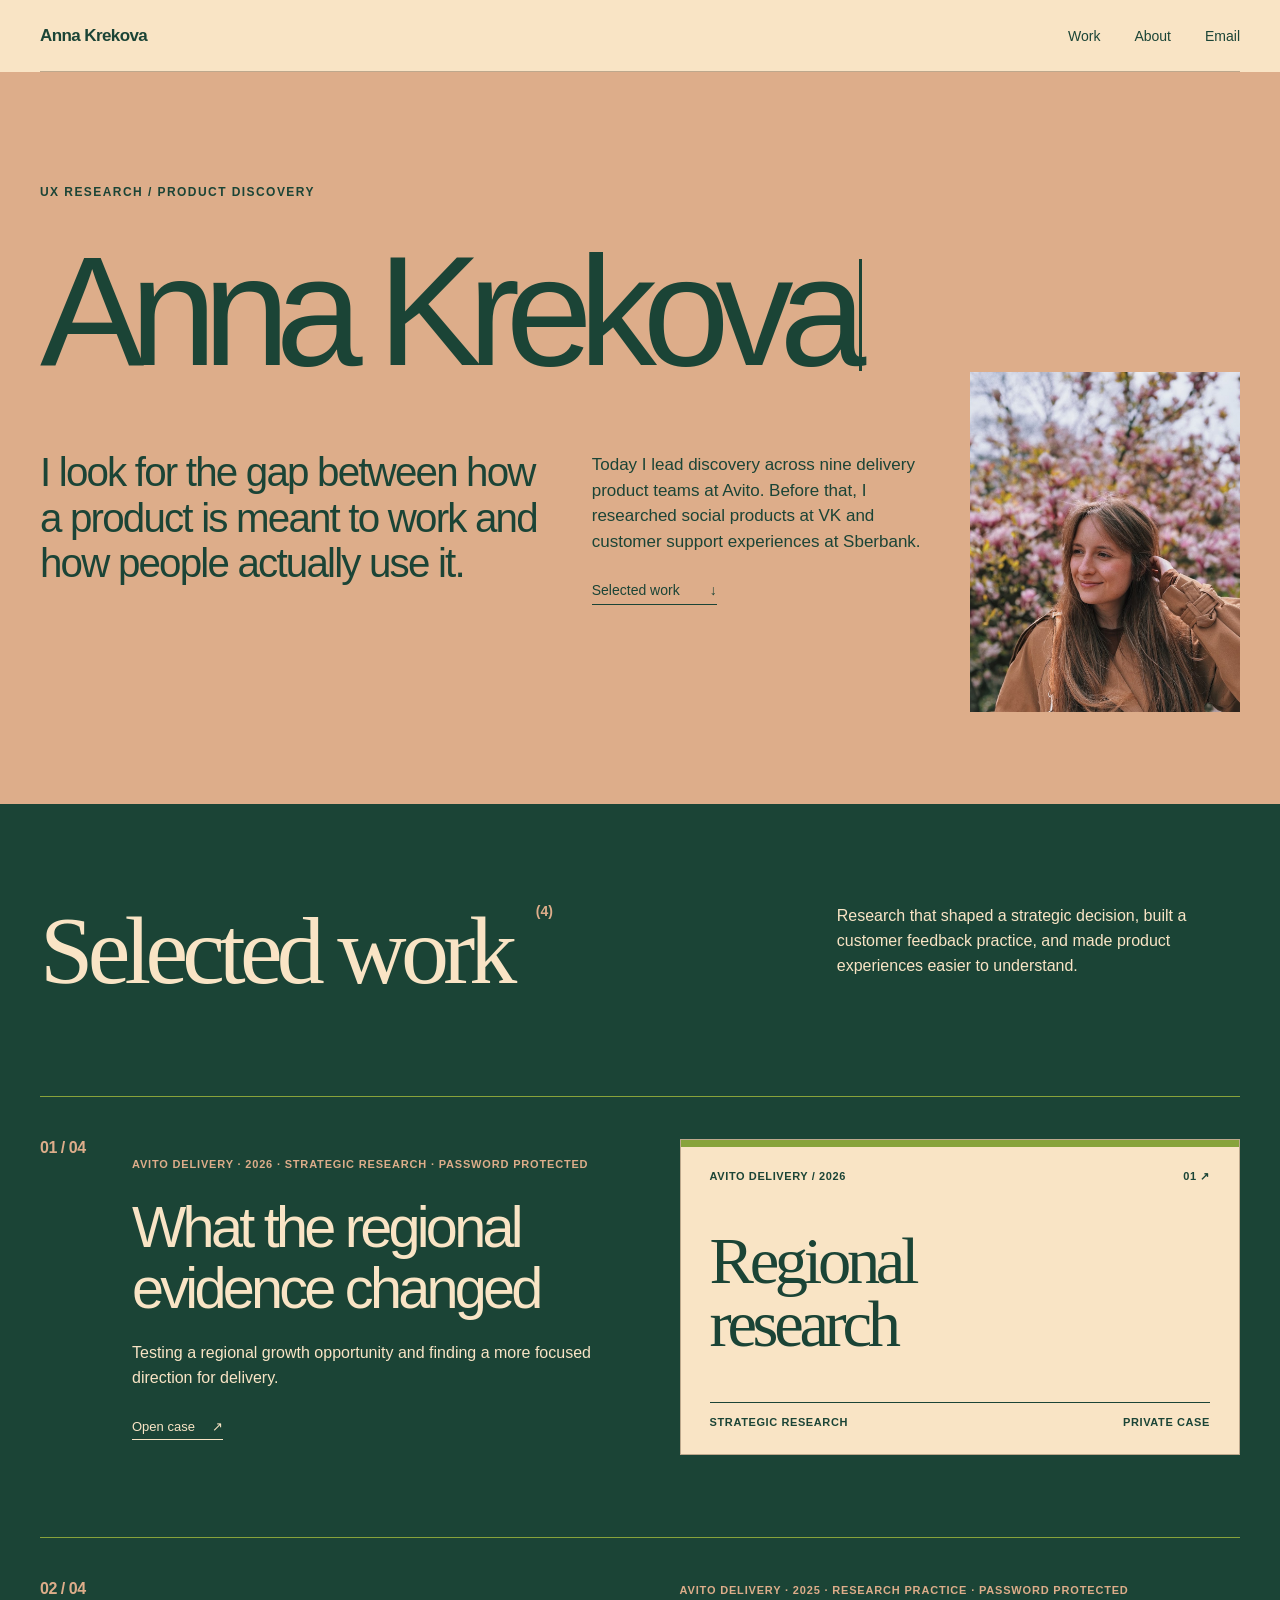
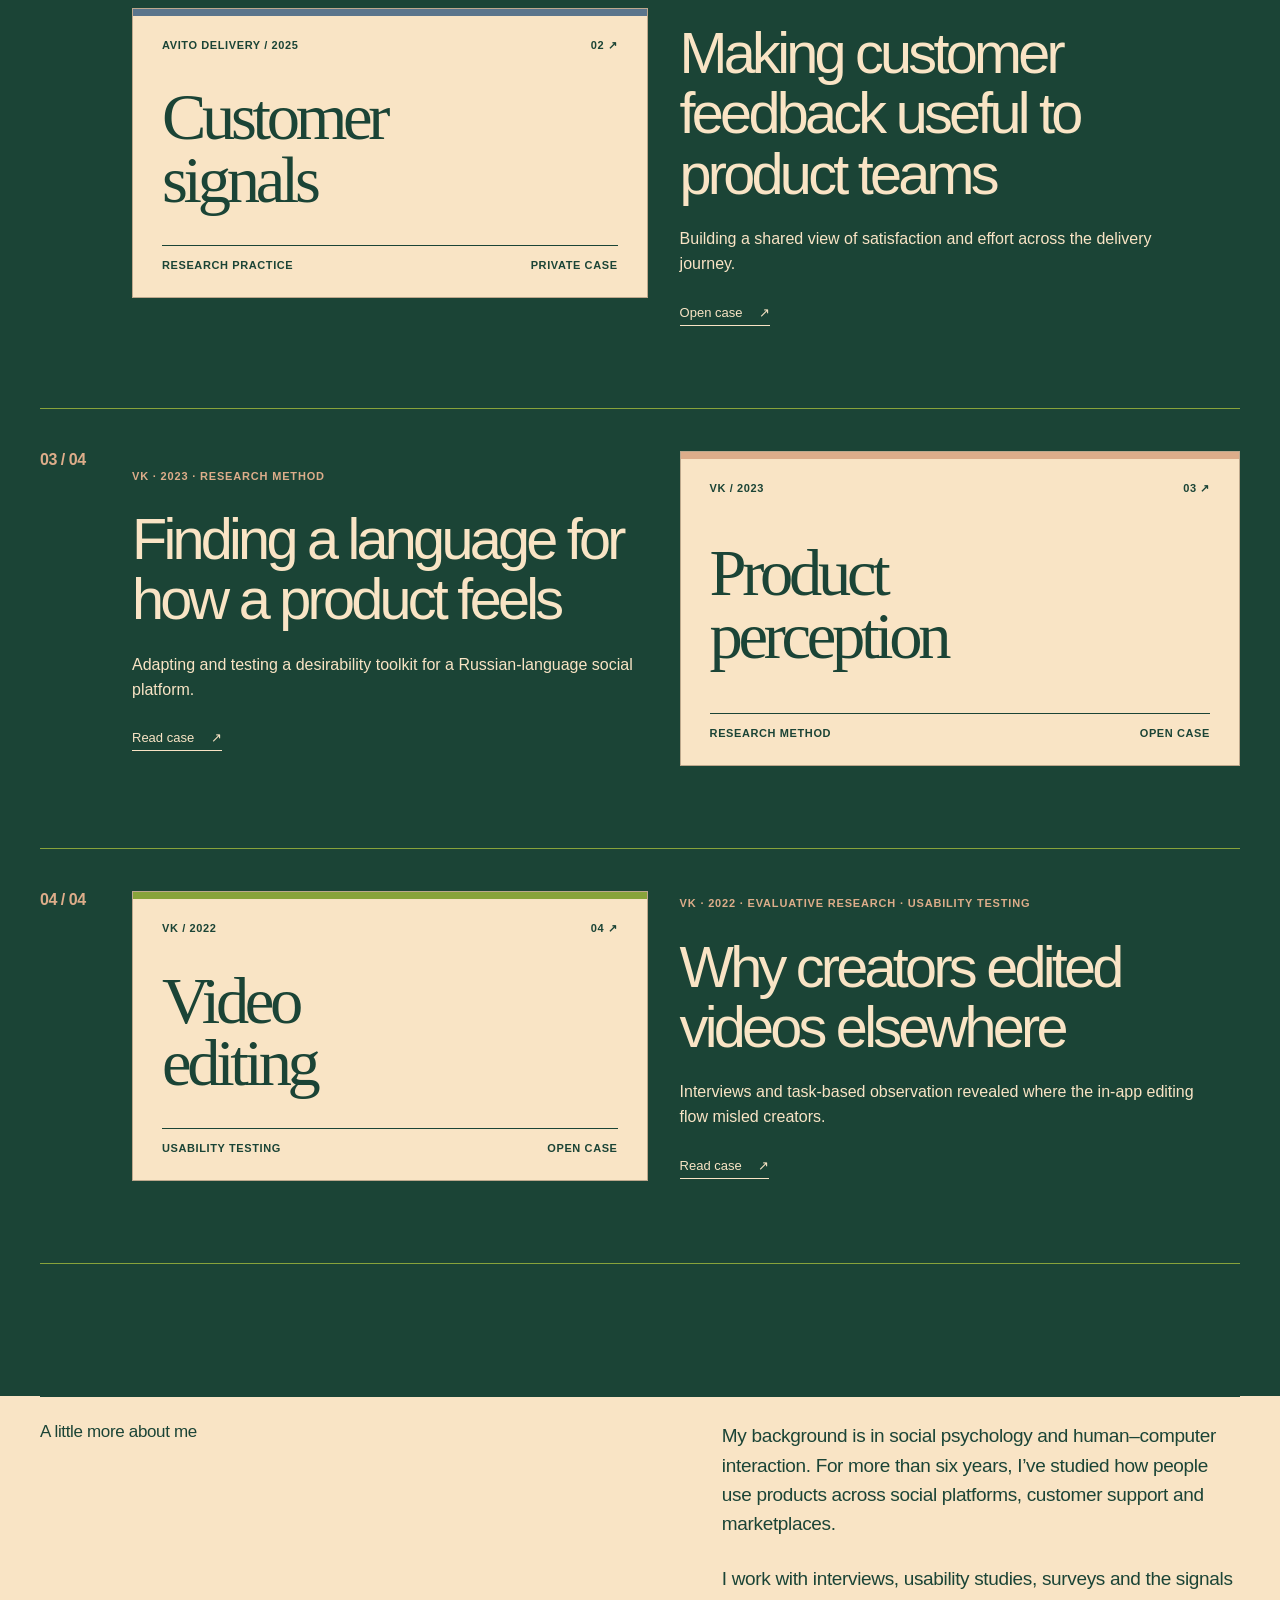
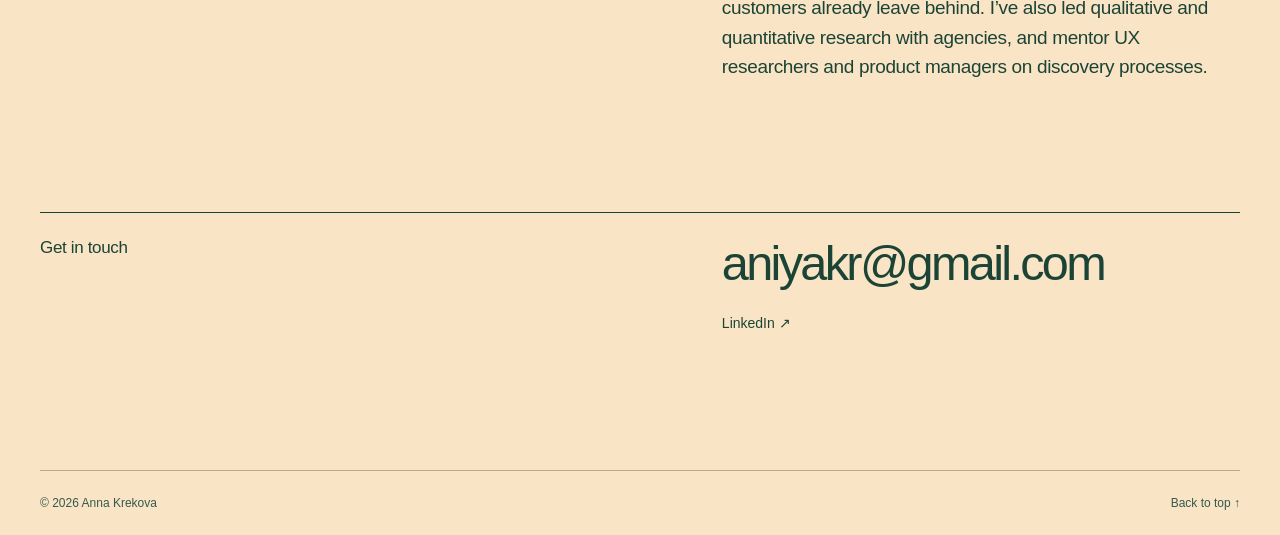
==== commit f31a5cb6: "Add typewriter animation to homepage title" ====
--- a/index.html
+++ b/index.html
@@ -7,7 +7,7 @@
   <meta name="theme-color" content="#F9E4C5">
   <meta name="description" content="Anna Krekova is a UX researcher working across product discovery, customer experience and research practice.">
   <title>Anna Krekova — UX research</title>
-  <link rel="stylesheet" href="styles.css?v=parallax-2026">
+  <link rel="stylesheet" href="styles.css?v=typed-2026">
 </head>
 <body class="home-page">
   <a class="skip-link" href="#main">Skip to content</a>
@@ -105,11 +105,26 @@
     (() => {
       if (!('IntersectionObserver' in window) || window.matchMedia('(prefers-reduced-motion: reduce)').matches) return;
 
-      const hero = document.querySelectorAll('.intro .eyebrow, .intro h1, .intro-role, .intro-context, .portrait-frame');
+      const title = document.querySelector('#intro-title');
+      const nameNode = title.firstChild;
+      const name = nameNode.textContent;
+      title.setAttribute('aria-label', `${name}.`);
+      nameNode.textContent = '';
+      title.classList.add('is-typing');
+      let character = 0;
+      const typeName = () => {
+        nameNode.textContent = name.slice(0, ++character);
+        if (character < name.length) setTimeout(typeName, 90);
+        else setTimeout(() => title.classList.remove('is-typing'), 420);
+      };
+      setTimeout(typeName, 620);
+
+      const hero = document.querySelectorAll('.intro .eyebrow, .intro-role, .intro-context, .portrait-frame');
       const later = document.querySelectorAll('.section-heading, .project, .about-section h2, .about-copy, .contact-section h2, .contact-email, .contact-link');
       const items = [...hero, ...later];
       items.forEach((item) => item.classList.add('reveal-item'));
-      hero.forEach((item, index) => item.style.setProperty('--reveal-delay', `${320 + index * 190}ms`));
+      const heroDelays = [260, 1250, 1500, 1750];
+      hero.forEach((item, index) => item.style.setProperty('--reveal-delay', `${heroDelays[index]}ms`));
       document.body.classList.add('has-reveal');
 
       const observer = new IntersectionObserver((entries) => {
--- a/styles.css
+++ b/styles.css
@@ -126,4 +126,8 @@
 /* Quiet, one-time entrance as content enters the viewport. */
 .home-page.has-reveal .reveal-item{opacity:0;translate:0 18px;transition:opacity 1100ms ease,translate 1100ms cubic-bezier(.2,.7,.2,1);transition-delay:var(--reveal-delay,170ms)}
 .home-page.has-reveal .reveal-item.is-visible{opacity:1;translate:0 0}
+.home-page .intro h1.is-typing{min-height:.88em}
+.home-page .intro h1.is-typing .period{display:none}
+.home-page .intro h1.is-typing::after{content:"";display:inline-block;width:.025em;height:.72em;margin-left:.04em;background:currentColor;vertical-align:-.04em;animation:typing-caret .8s steps(1,end) infinite}
+@keyframes typing-caret{50%{opacity:0}}
 @media(prefers-reduced-motion:reduce){.home-page.has-reveal .reveal-item{opacity:1;translate:none;transition:none}.home-page .portrait-frame img{transform:none}}
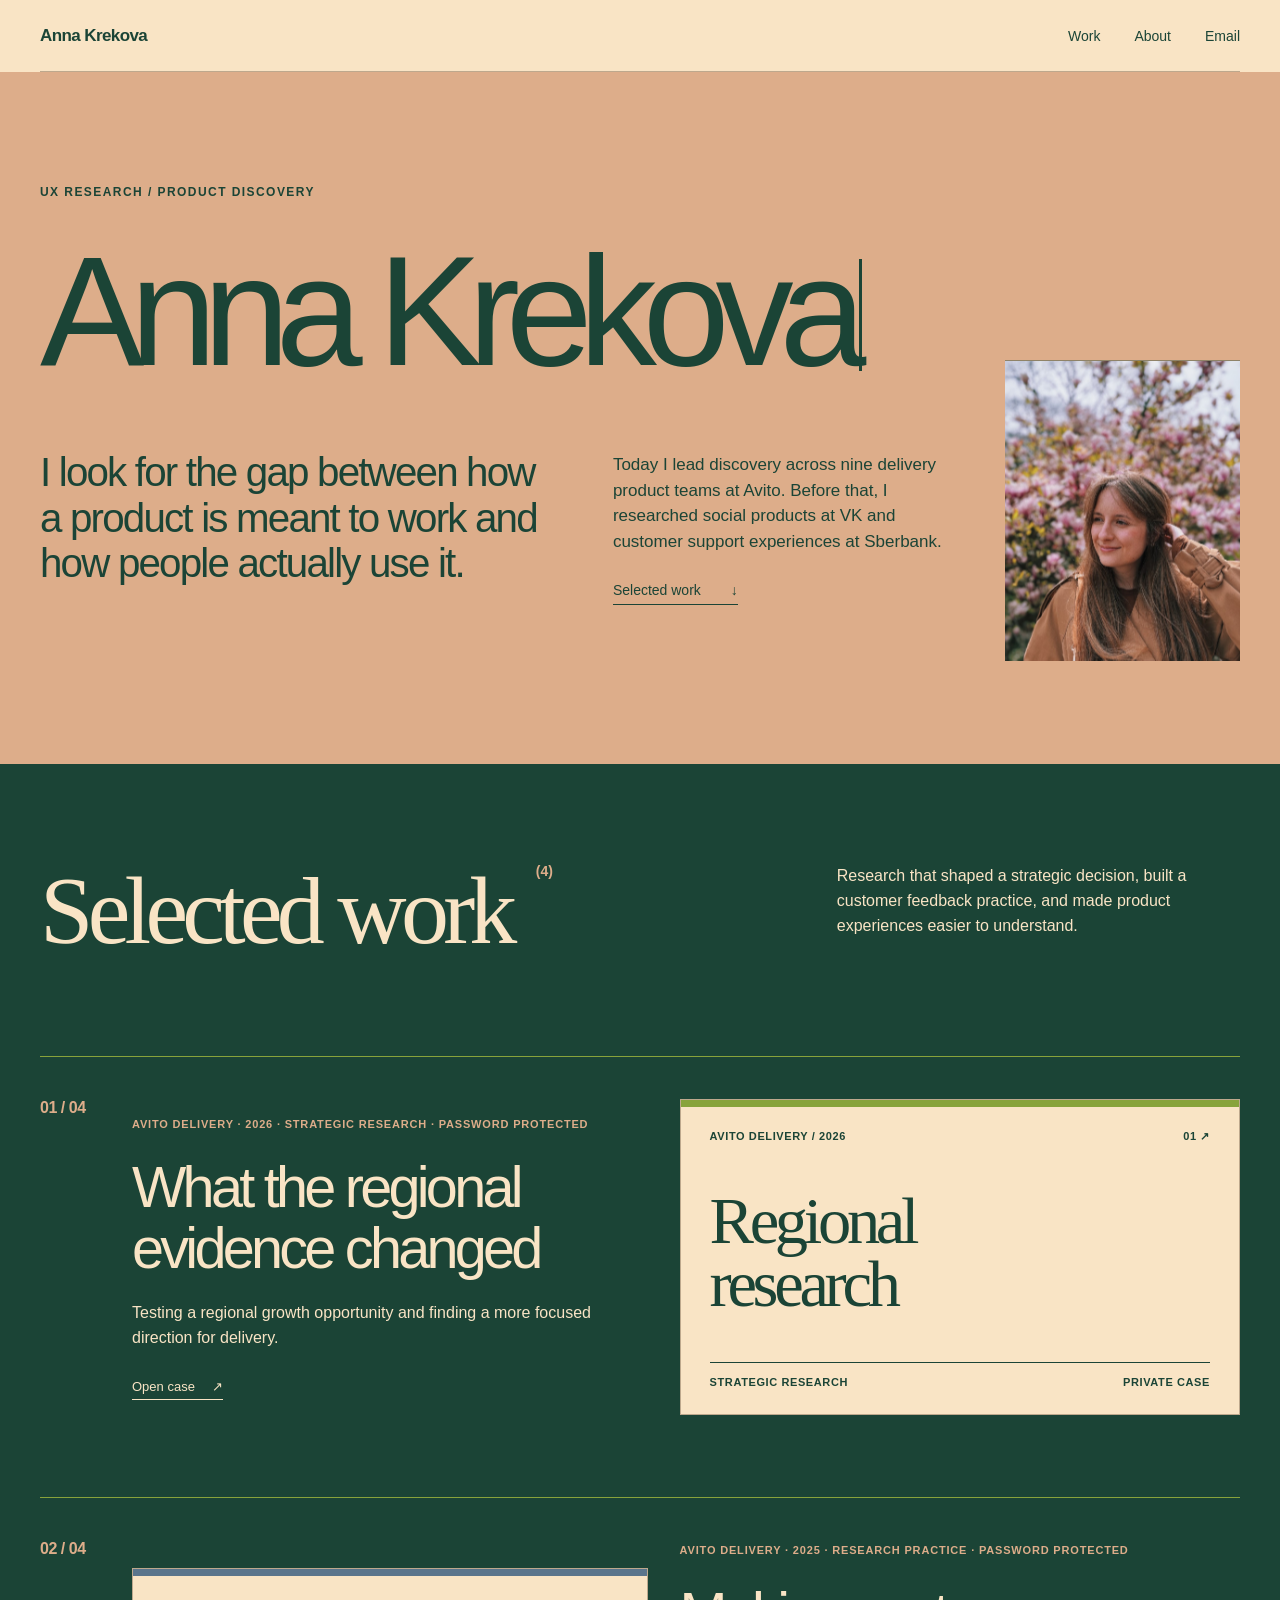
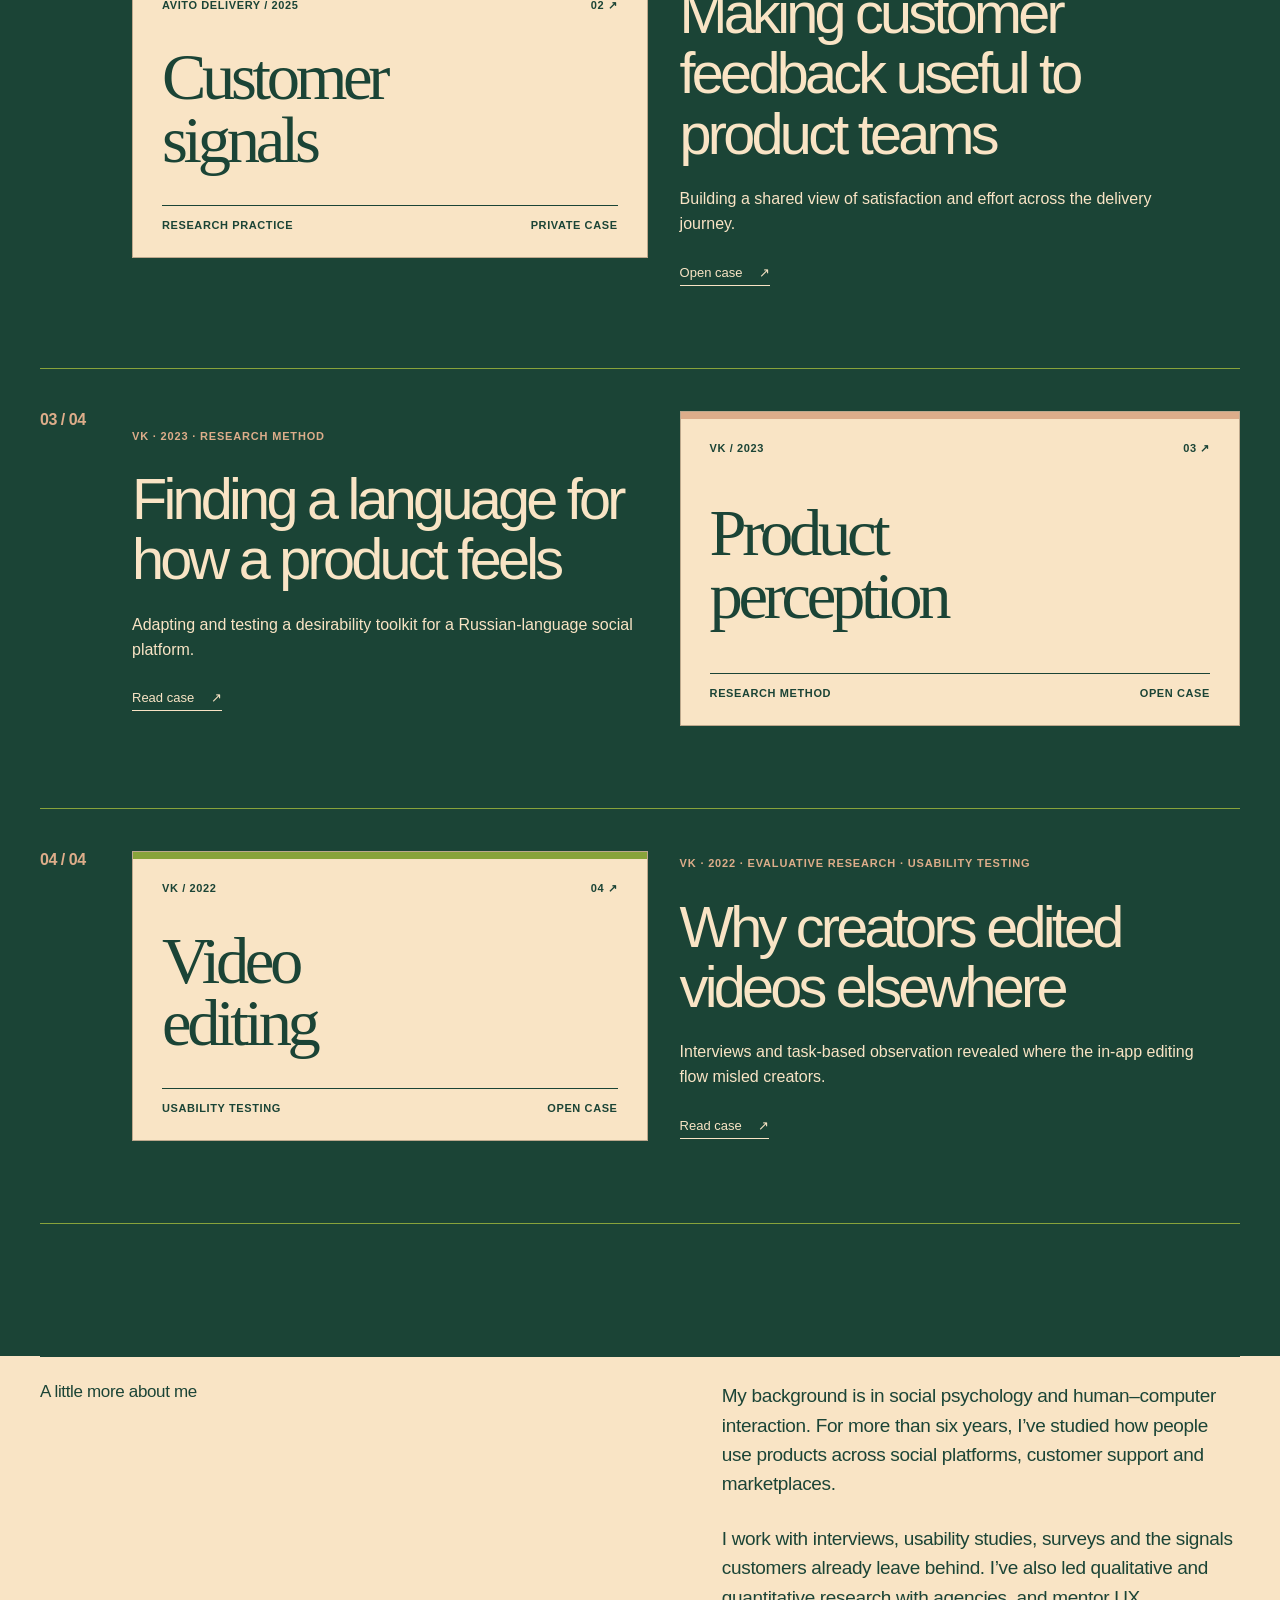
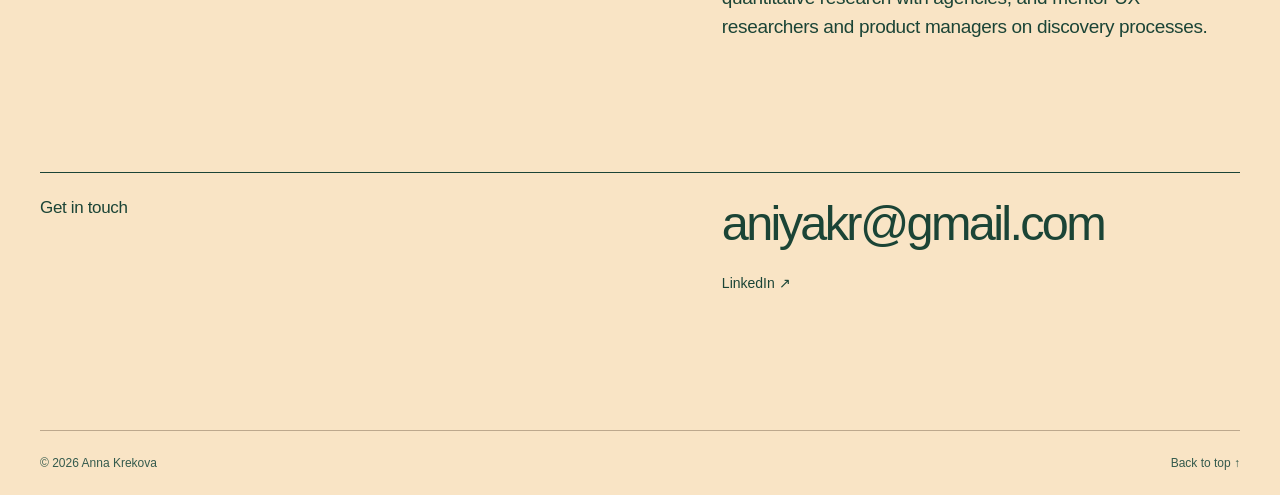
==== commit c76a6a5b: "Make portrait smaller and strengthen parallax" ====
--- a/index.html
+++ b/index.html
@@ -7,7 +7,7 @@
   <meta name="theme-color" content="#F9E4C5">
   <meta name="description" content="Anna Krekova is a UX researcher working across product discovery, customer experience and research practice.">
   <title>Anna Krekova — UX research</title>
-  <link rel="stylesheet" href="styles.css?v=typed-2026">
+  <link rel="stylesheet" href="styles.css?v=parallax-strong-2026">
 </head>
 <body class="home-page">
   <a class="skip-link" href="#main">Skip to content</a>
@@ -137,14 +137,19 @@
       items.forEach((item) => observer.observe(item));
 
       const photo = document.querySelector('.portrait-frame');
+      const portrait = document.querySelector('.intro-portrait');
       let framePending = false;
       const updateParallax = () => {
         framePending = false;
         const bounds = photo.getBoundingClientRect();
+        const desktop = window.innerWidth > 720;
+        const previousShift = desktop ? parseFloat(portrait.style.getPropertyValue('--portrait-shift')) || 0 : 0;
         const distance = window.innerHeight / 2 + bounds.height / 2;
-        const progress = (window.innerHeight / 2 - bounds.top - bounds.height / 2) / distance;
+        const progress = (window.innerHeight / 2 - (bounds.top - previousShift) - bounds.height / 2) / distance;
         const shift = Math.max(-24, Math.min(24, progress * 24));
+        const portraitShift = desktop ? Math.max(-70, Math.min(70, progress * 95)) : 0;
         photo.style.setProperty('--photo-shift', `${shift.toFixed(1)}px`);
+        portrait.style.setProperty('--portrait-shift', `${portraitShift.toFixed(1)}px`);
       };
       const requestParallax = () => {
         if (framePending) return;
--- a/styles.css
+++ b/styles.css
@@ -57,11 +57,11 @@
 .home-page .intro .eyebrow{color:var(--ink);font-size:12px;letter-spacing:.12em}
 .home-page .intro h1{font-size:clamp(94px,12.2vw,174px);line-height:.88;letter-spacing:-.09em;margin:42px 0 70px}
 .home-page .intro .period{color:#F9E4C5}
-.home-page .intro-grid{grid-template-columns:minmax(0,1.16fr) minmax(245px,.76fr) 270px;gap:clamp(28px,3.8vw,60px);align-items:start}
+.home-page .intro-grid{grid-template-columns:minmax(0,1.16fr) minmax(245px,.76fr) 235px;gap:clamp(28px,3.8vw,60px);align-items:start}
 .home-page .intro-role{font-size:clamp(31px,3.15vw,44px);line-height:1.13}
 .home-page .intro-context p{font-size:17px;line-height:1.5}
-.home-page .intro-portrait{width:100%;max-width:270px;transform:translateY(-78px);margin-bottom:-78px}
-.home-page .portrait-frame{height:340px;border:0;background:#1B4436}
+.home-page .intro-portrait{width:100%;max-width:235px;transform:translateY(-78px);translate:0 var(--portrait-shift,0px);margin-bottom:-78px}
+.home-page .portrait-frame{height:300px;border:0;background:#1B4436}
 .home-page .portrait-frame img{height:calc(100% + 56px);margin-top:-28px;transform:translate3d(0,var(--photo-shift,0px),0)}
 .home-page .work-section{width:100%;max-width:none;margin:0;padding:100px max(40px,calc((100vw - 1240px)/2)) 132px;background:#1B4436;color:#F9E4C5;border-top:0}
 .home-page .section-heading{margin-bottom:98px}
@@ -78,8 +78,8 @@
 .home-page .project-visual{padding:0;border:0;background:#F9E4C5}
 .home-page .project-visual img{display:block;width:100%;aspect-ratio:16/9;object-fit:cover}
 .case-header .eyebrow,.case-section-label{color:#1B4436}
-@media(max-width:1100px){.home-page .intro-grid{grid-template-columns:minmax(0,1fr) 230px}.home-page .intro-role{grid-column:1;grid-row:1}.home-page .intro-context{grid-column:1;grid-row:2}.home-page .intro-portrait{grid-column:2;grid-row:1/span 2;transform:translateY(-60px);margin-bottom:-60px;max-width:230px}.home-page .portrait-frame{height:290px}.home-page .project{grid-template-columns:50px minmax(0,1fr) minmax(310px,.95fr);gap:22px}}
-@media(max-width:720px){.home-page .intro{padding:90px 20px 78px}.home-page .intro h1{font-size:clamp(58px,11vw,84px);line-height:.95;margin:35px 0 50px}.home-page .intro-grid{grid-template-columns:1fr;gap:30px}.home-page .intro-role,.home-page .intro-context,.home-page .intro-portrait{grid-column:1;grid-row:auto}.home-page .intro-role{font-size:clamp(29px,7vw,37px)}.home-page .intro-portrait{transform:none;margin:8px 0 0;max-width:210px;justify-self:end}.home-page .portrait-frame{height:270px}.home-page .work-section{padding:78px 20px 95px}.home-page .section-heading{margin-bottom:65px}.home-page .section-heading h2{font-size:66px}.home-page .project{grid-template-columns:42px 1fr;gap:12px;padding:30px 0 60px}.home-page .project-main,.home-page .project:nth-child(even) .project-main{grid-column:2;grid-row:1}.home-page .project-index,.home-page .project:nth-child(even) .project-index{grid-column:1;grid-row:1}.home-page .project-visual,.home-page .project:nth-child(even) .project-visual{grid-column:1/-1;grid-row:2;margin-top:20px}.home-page .project h3{font-size:clamp(37px,8vw,53px)}}
+@media(max-width:1100px){.home-page .intro-grid{grid-template-columns:minmax(0,1fr) 210px}.home-page .intro-role{grid-column:1;grid-row:1}.home-page .intro-context{grid-column:1;grid-row:2}.home-page .intro-portrait{grid-column:2;grid-row:1/span 2;transform:translateY(-60px);margin-bottom:-60px;max-width:210px}.home-page .portrait-frame{height:270px}.home-page .project{grid-template-columns:50px minmax(0,1fr) minmax(310px,.95fr);gap:22px}}
+@media(max-width:720px){.home-page .intro{padding:90px 20px 78px}.home-page .intro h1{font-size:clamp(58px,11vw,84px);line-height:.95;margin:35px 0 50px}.home-page .intro-grid{grid-template-columns:1fr;gap:30px}.home-page .intro-role,.home-page .intro-context,.home-page .intro-portrait{grid-column:1;grid-row:auto}.home-page .intro-role{font-size:clamp(29px,7vw,37px)}.home-page .intro-portrait{transform:none;translate:none;margin:8px 0 0;max-width:185px;justify-self:end}.home-page .portrait-frame{height:235px}.home-page .work-section{padding:78px 20px 95px}.home-page .section-heading{margin-bottom:65px}.home-page .section-heading h2{font-size:66px}.home-page .project{grid-template-columns:42px 1fr;gap:12px;padding:30px 0 60px}.home-page .project-main,.home-page .project:nth-child(even) .project-main{grid-column:2;grid-row:1}.home-page .project-index,.home-page .project:nth-child(even) .project-index{grid-column:1;grid-row:1}.home-page .project-visual,.home-page .project:nth-child(even) .project-visual{grid-column:1/-1;grid-row:2;margin-top:20px}.home-page .project h3{font-size:clamp(37px,8vw,53px)}}
 @media(max-width:720px){.home-page .project-index span{display:none}}
 @media(max-width:430px){.home-page .intro h1{font-size:53px}.home-page .section-heading h2{font-size:56px}.home-page .project h3{font-size:36px}}
 .home-page .project-visual{background:transparent;text-decoration:none}
@@ -130,4 +130,4 @@
 .home-page .intro h1.is-typing .period{display:none}
 .home-page .intro h1.is-typing::after{content:"";display:inline-block;width:.025em;height:.72em;margin-left:.04em;background:currentColor;vertical-align:-.04em;animation:typing-caret .8s steps(1,end) infinite}
 @keyframes typing-caret{50%{opacity:0}}
-@media(prefers-reduced-motion:reduce){.home-page.has-reveal .reveal-item{opacity:1;translate:none;transition:none}.home-page .portrait-frame img{transform:none}}
+@media(prefers-reduced-motion:reduce){.home-page.has-reveal .reveal-item{opacity:1;translate:none;transition:none}.home-page .intro-portrait{translate:none}.home-page .portrait-frame img{transform:none}}
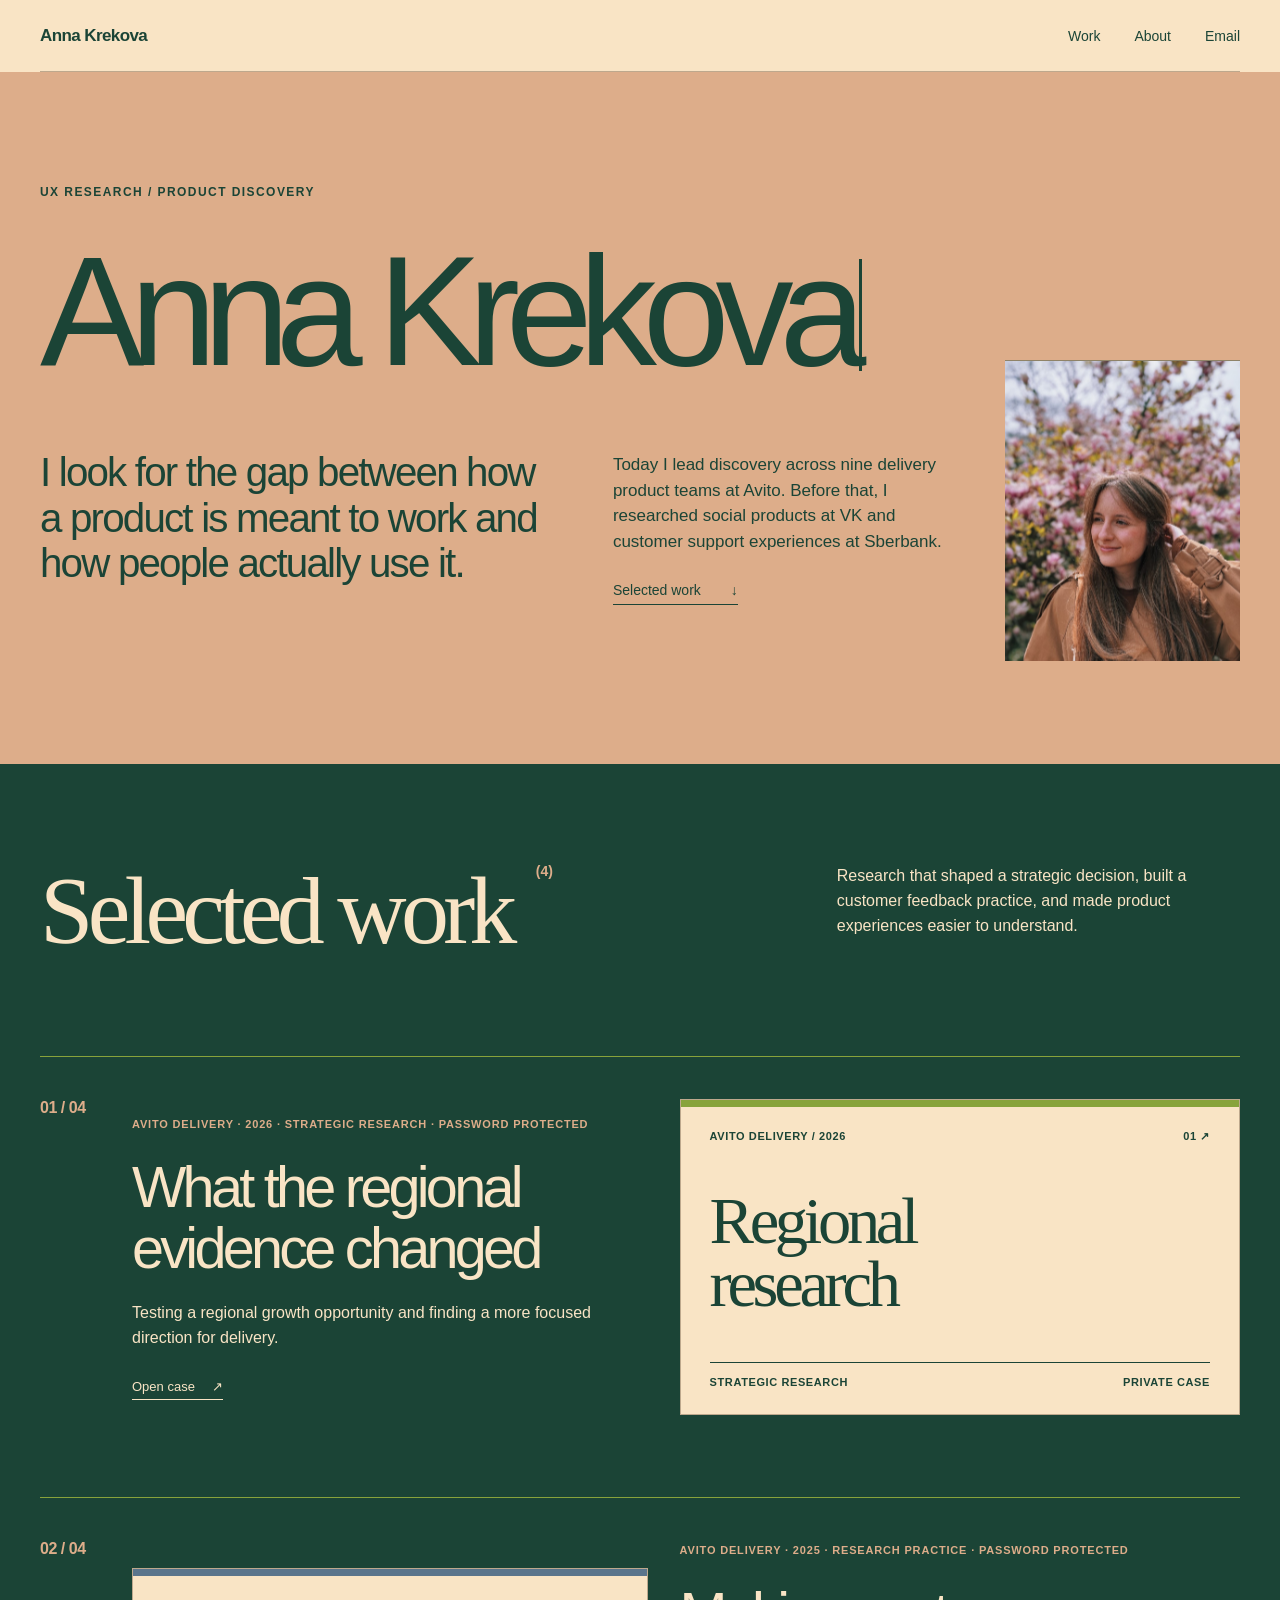
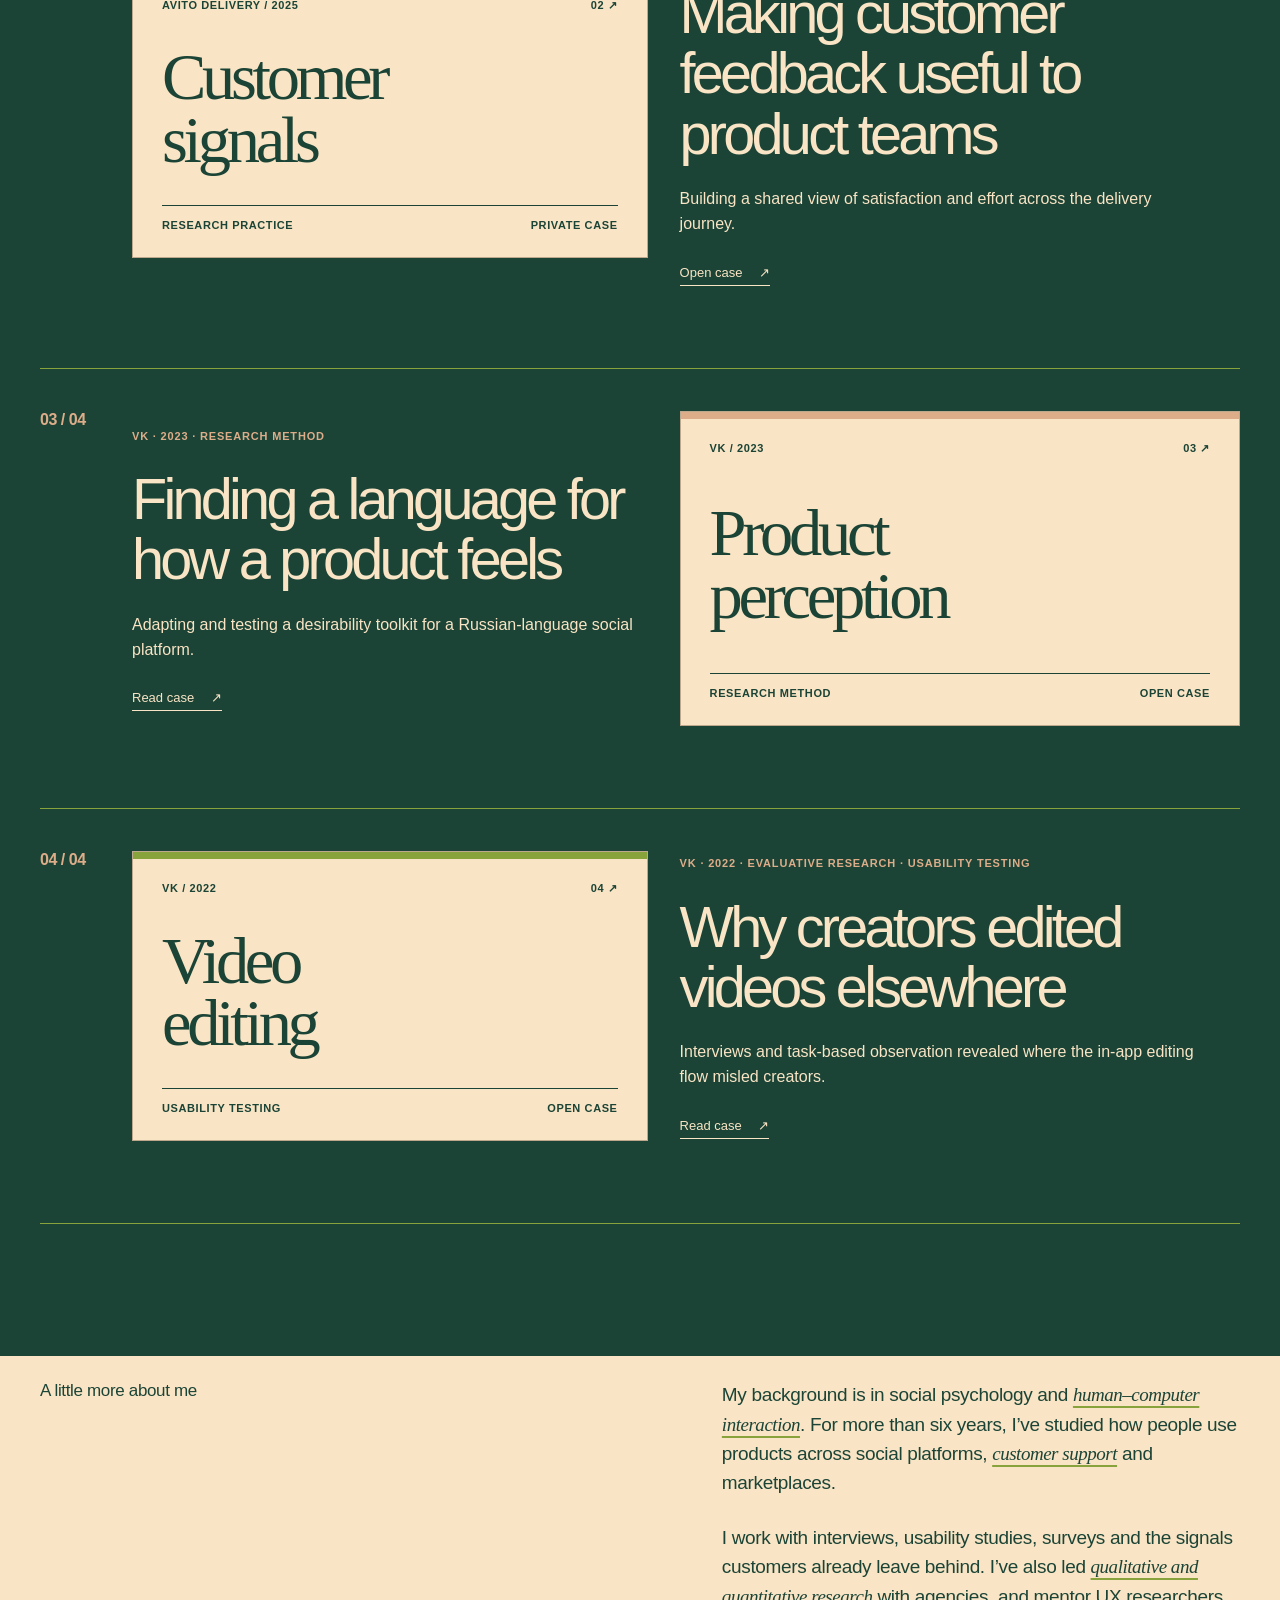
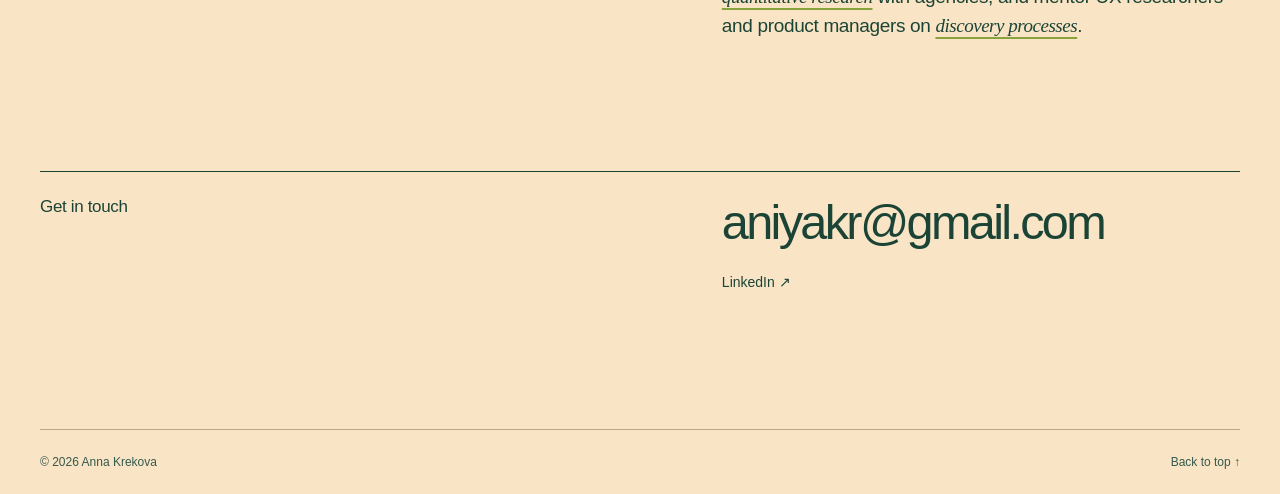
==== commit 473c307a: "Remove divider and emphasize about text" ====
--- a/index.html
+++ b/index.html
@@ -7,7 +7,7 @@
   <meta name="theme-color" content="#F9E4C5">
   <meta name="description" content="Anna Krekova is a UX researcher working across product discovery, customer experience and research practice.">
   <title>Anna Krekova — UX research</title>
-  <link rel="stylesheet" href="styles.css?v=parallax-strong-2026">
+  <link rel="stylesheet" href="styles.css?v=about-accent-2026">
 </head>
 <body class="home-page">
   <a class="skip-link" href="#main">Skip to content</a>
@@ -88,8 +88,8 @@
     <section id="about" class="about-section page-wrap" aria-labelledby="about-title">
       <h2 id="about-title">A little more about me</h2>
       <div class="about-copy">
-        <p>My background is in social psychology and human–computer interaction. For more than six years, I’ve studied how people use products across social platforms, customer support and marketplaces.</p>
-        <p>I work with interviews, usability studies, surveys and the signals customers already leave behind. I’ve also led qualitative and quantitative research with agencies, and mentor UX researchers and product managers on discovery processes.</p>
+        <p>My background is in social psychology and <em class="about-accent">human–computer interaction</em>. For more than six years, I’ve studied how people use products across social platforms, <em class="about-accent">customer support</em> and marketplaces.</p>
+        <p>I work with interviews, usability studies, surveys and the signals customers already leave behind. I’ve also led <em class="about-accent">qualitative and quantitative research</em> with agencies, and mentor UX researchers and product managers on <em class="about-accent">discovery processes</em>.</p>
       </div>
     </section>
 
--- a/styles.css
+++ b/styles.css
@@ -124,6 +124,8 @@
 .feedback-article .regions-pullquote p{max-width:930px}
 @media(max-width:720px){.home-page .project-visual.case-cover{aspect-ratio:auto;width:100%;min-height:250px;padding:25px 22px 19px}.home-page .case-cover-title{font-size:clamp(44px,9vw,65px)}.unlock-screen{padding-top:32px;min-height:calc(100vh - 130px)}.unlock-screen .back-link{margin-bottom:75px}.unlock-layout{grid-template-columns:1fr;gap:65px}.unlock-layout h1{font-size:clamp(54px,12vw,83px)}.unlock-intro{font-size:23px}.regions-case-header{padding-top:70px;padding-bottom:70px}.regions-case-header h1{font-size:clamp(54px,11vw,80px)}.regions-lede{font-size:25px}.regions-pullquote{grid-template-columns:1fr;gap:24px;padding:36px 0 44px;margin-bottom:58px}.regions-pullquote p{font-size:clamp(39px,9vw,58px)}}
 /* Quiet, one-time entrance as content enters the viewport. */
+.home-page .about-section{border-top:0}
+.home-page .about-accent{font-family:Georgia,serif;font-style:italic;letter-spacing:-.025em;text-decoration:underline;text-decoration-color:#88A33B;text-decoration-thickness:2px;text-underline-offset:5px}
 .home-page.has-reveal .reveal-item{opacity:0;translate:0 18px;transition:opacity 1100ms ease,translate 1100ms cubic-bezier(.2,.7,.2,1);transition-delay:var(--reveal-delay,170ms)}
 .home-page.has-reveal .reveal-item.is-visible{opacity:1;translate:0 0}
 .home-page .intro h1.is-typing{min-height:.88em}
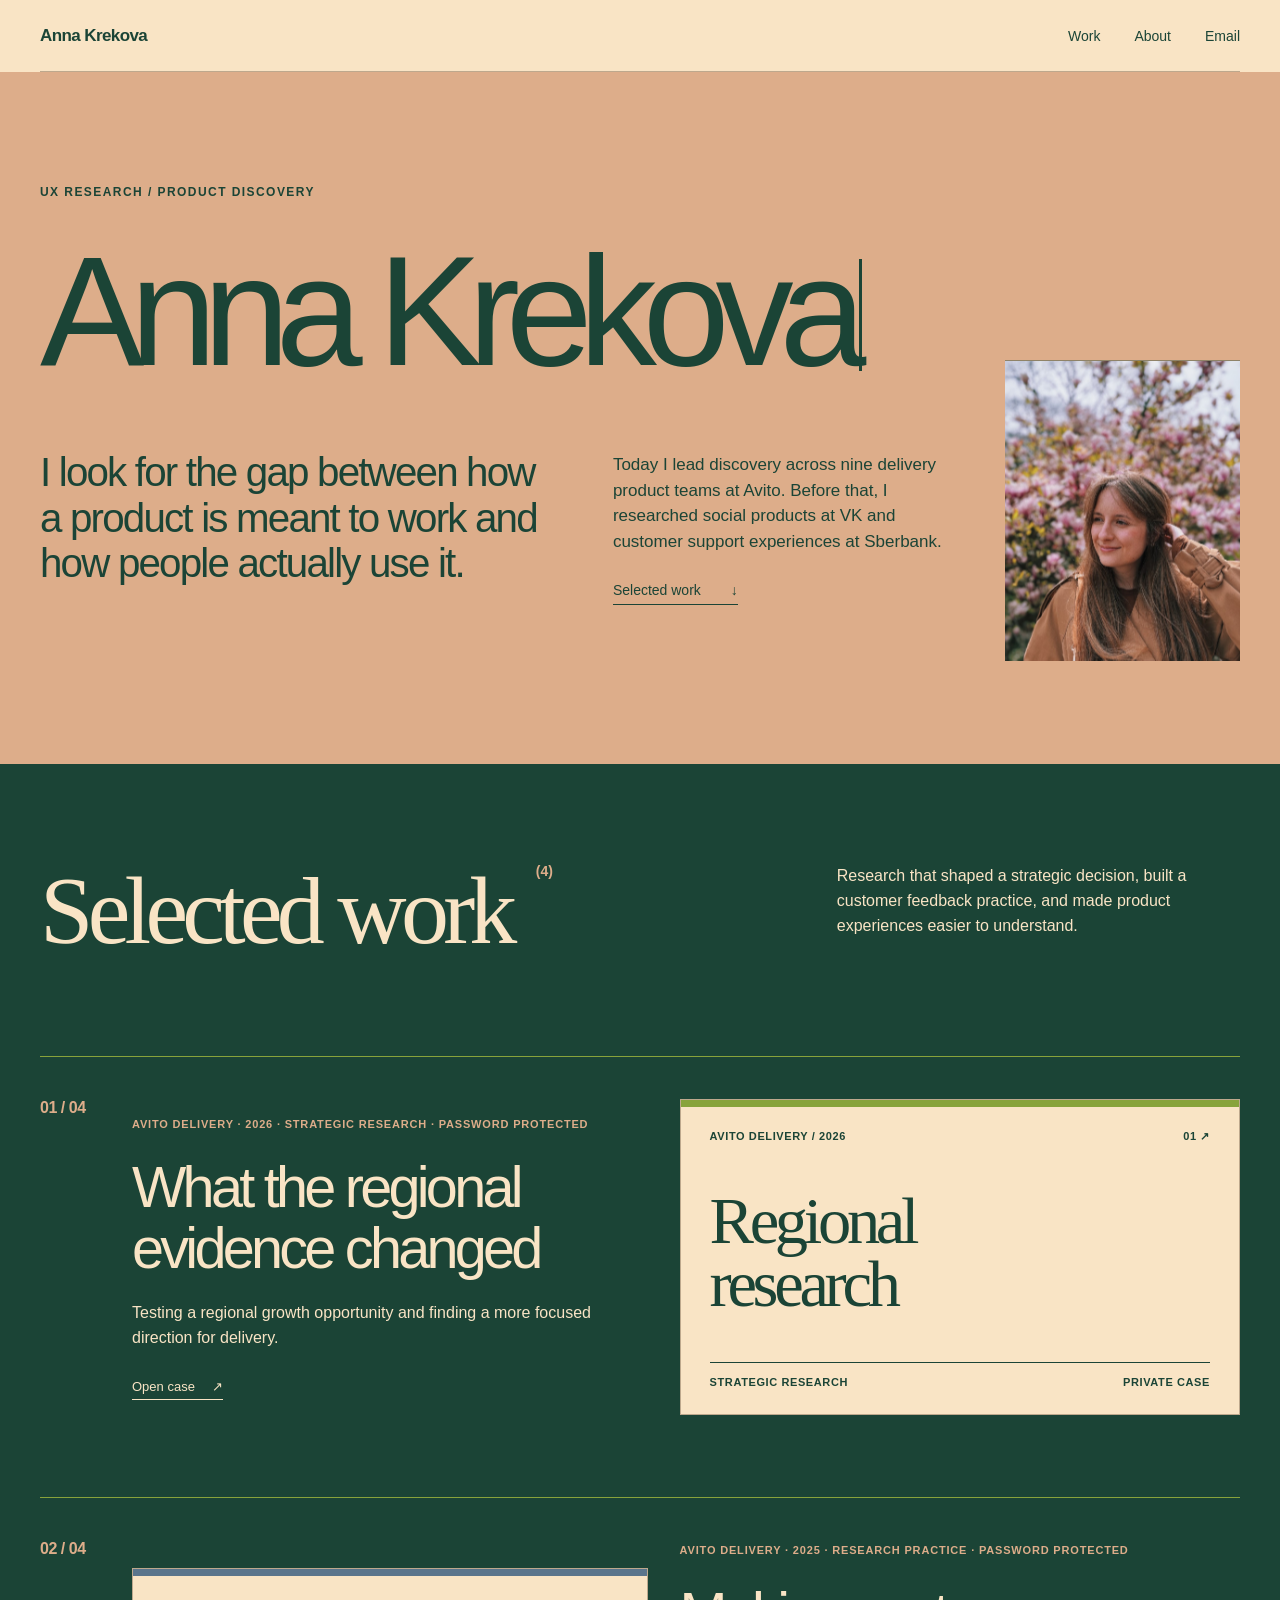
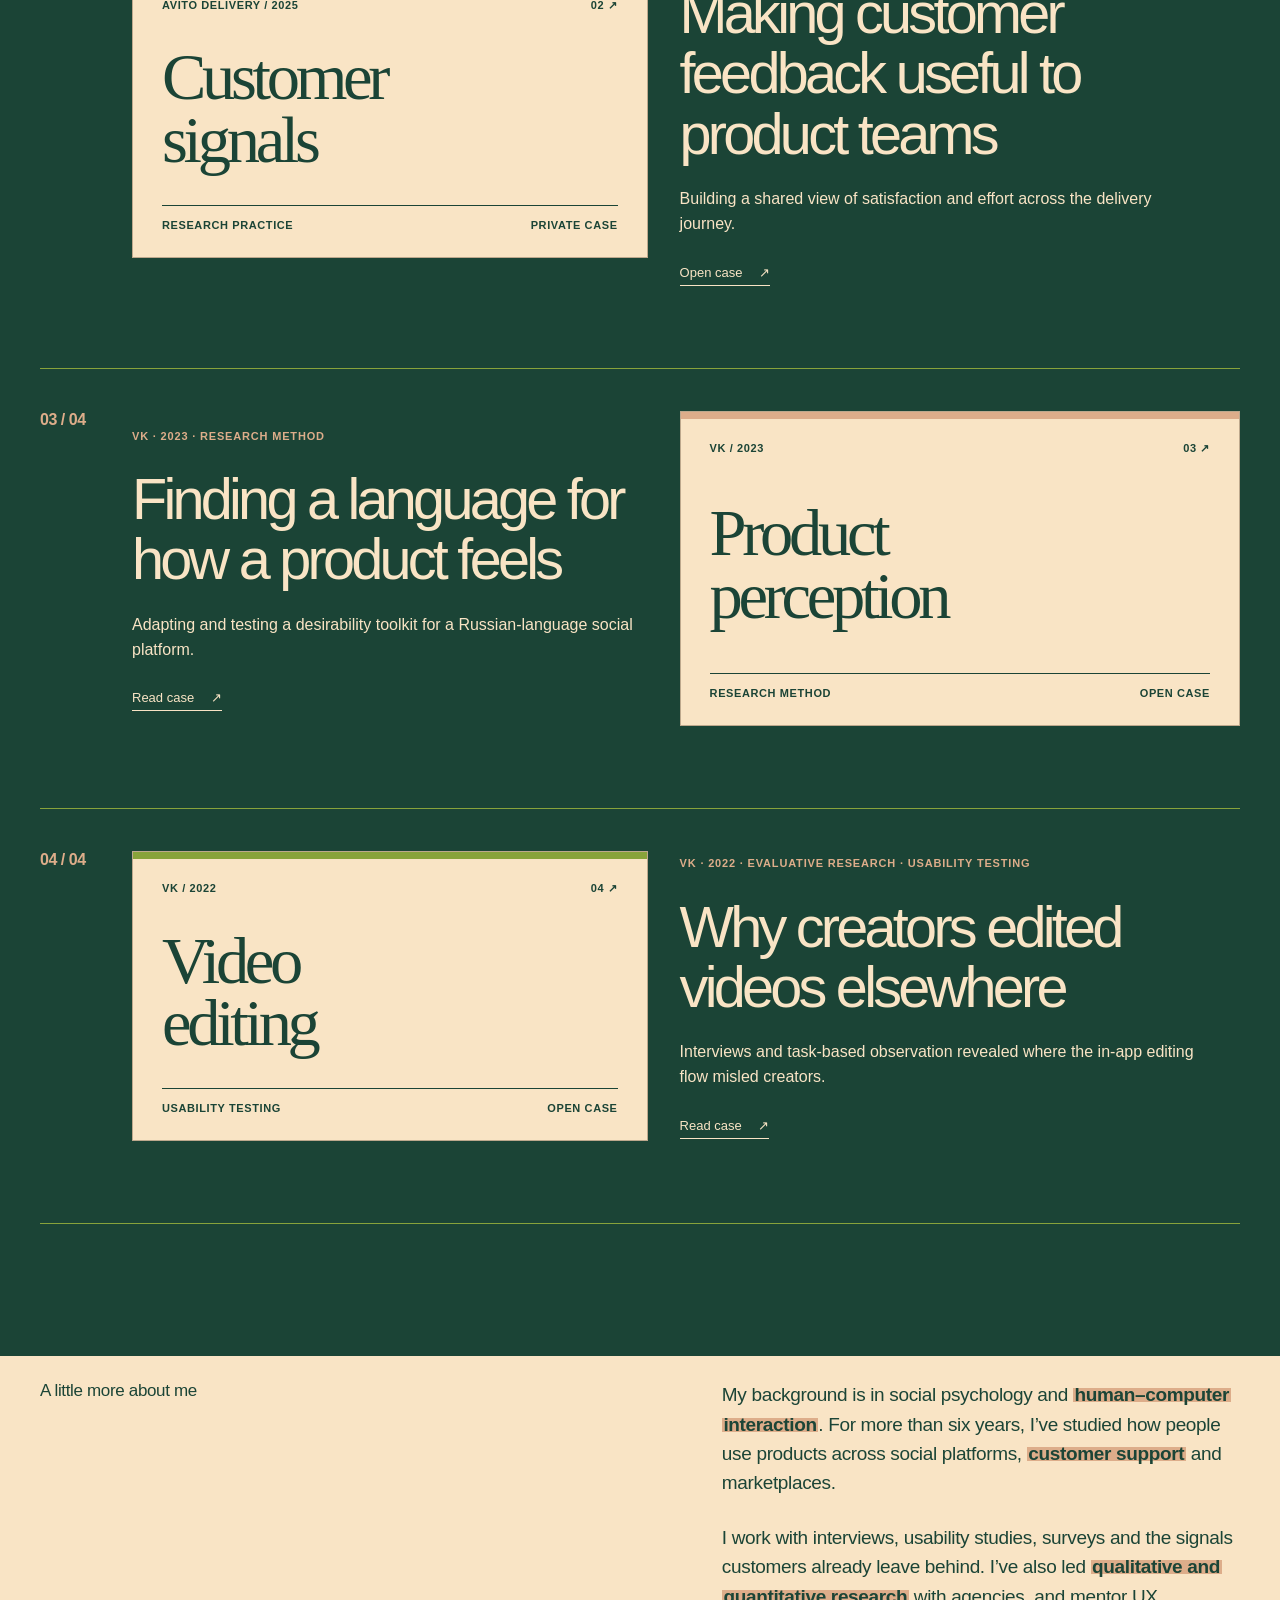
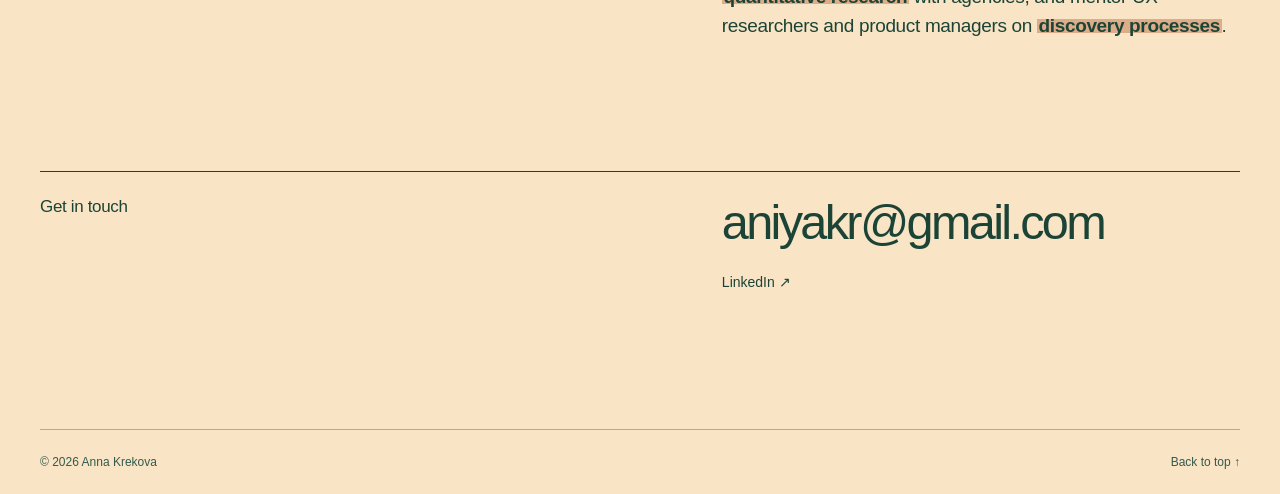
==== commit 61aff341: "Use warm marker highlights in about section" ====
--- a/index.html
+++ b/index.html
@@ -7,7 +7,7 @@
   <meta name="theme-color" content="#F9E4C5">
   <meta name="description" content="Anna Krekova is a UX researcher working across product discovery, customer experience and research practice.">
   <title>Anna Krekova — UX research</title>
-  <link rel="stylesheet" href="styles.css?v=about-accent-2026">
+  <link rel="stylesheet" href="styles.css?v=about-marker-2026">
 </head>
 <body class="home-page">
   <a class="skip-link" href="#main">Skip to content</a>
@@ -88,8 +88,8 @@
     <section id="about" class="about-section page-wrap" aria-labelledby="about-title">
       <h2 id="about-title">A little more about me</h2>
       <div class="about-copy">
-        <p>My background is in social psychology and <em class="about-accent">human–computer interaction</em>. For more than six years, I’ve studied how people use products across social platforms, <em class="about-accent">customer support</em> and marketplaces.</p>
-        <p>I work with interviews, usability studies, surveys and the signals customers already leave behind. I’ve also led <em class="about-accent">qualitative and quantitative research</em> with agencies, and mentor UX researchers and product managers on <em class="about-accent">discovery processes</em>.</p>
+        <p>My background is in social psychology and <mark class="about-accent">human–computer interaction</mark>. For more than six years, I’ve studied how people use products across social platforms, <mark class="about-accent">customer support</mark> and marketplaces.</p>
+        <p>I work with interviews, usability studies, surveys and the signals customers already leave behind. I’ve also led <mark class="about-accent">qualitative and quantitative research</mark> with agencies, and mentor UX researchers and product managers on <mark class="about-accent">discovery processes</mark>.</p>
       </div>
     </section>
 
--- a/styles.css
+++ b/styles.css
@@ -125,7 +125,7 @@
 @media(max-width:720px){.home-page .project-visual.case-cover{aspect-ratio:auto;width:100%;min-height:250px;padding:25px 22px 19px}.home-page .case-cover-title{font-size:clamp(44px,9vw,65px)}.unlock-screen{padding-top:32px;min-height:calc(100vh - 130px)}.unlock-screen .back-link{margin-bottom:75px}.unlock-layout{grid-template-columns:1fr;gap:65px}.unlock-layout h1{font-size:clamp(54px,12vw,83px)}.unlock-intro{font-size:23px}.regions-case-header{padding-top:70px;padding-bottom:70px}.regions-case-header h1{font-size:clamp(54px,11vw,80px)}.regions-lede{font-size:25px}.regions-pullquote{grid-template-columns:1fr;gap:24px;padding:36px 0 44px;margin-bottom:58px}.regions-pullquote p{font-size:clamp(39px,9vw,58px)}}
 /* Quiet, one-time entrance as content enters the viewport. */
 .home-page .about-section{border-top:0}
-.home-page .about-accent{font-family:Georgia,serif;font-style:italic;letter-spacing:-.025em;text-decoration:underline;text-decoration-color:#88A33B;text-decoration-thickness:2px;text-underline-offset:5px}
+.home-page .about-accent{color:inherit;font:inherit;font-weight:600;background:linear-gradient(transparent 18%,#DDAD8A 18%,#DDAD8A 88%,transparent 88%);padding:0 .08em;box-decoration-break:clone;-webkit-box-decoration-break:clone}
 .home-page.has-reveal .reveal-item{opacity:0;translate:0 18px;transition:opacity 1100ms ease,translate 1100ms cubic-bezier(.2,.7,.2,1);transition-delay:var(--reveal-delay,170ms)}
 .home-page.has-reveal .reveal-item.is-visible{opacity:1;translate:0 0}
 .home-page .intro h1.is-typing{min-height:.88em}
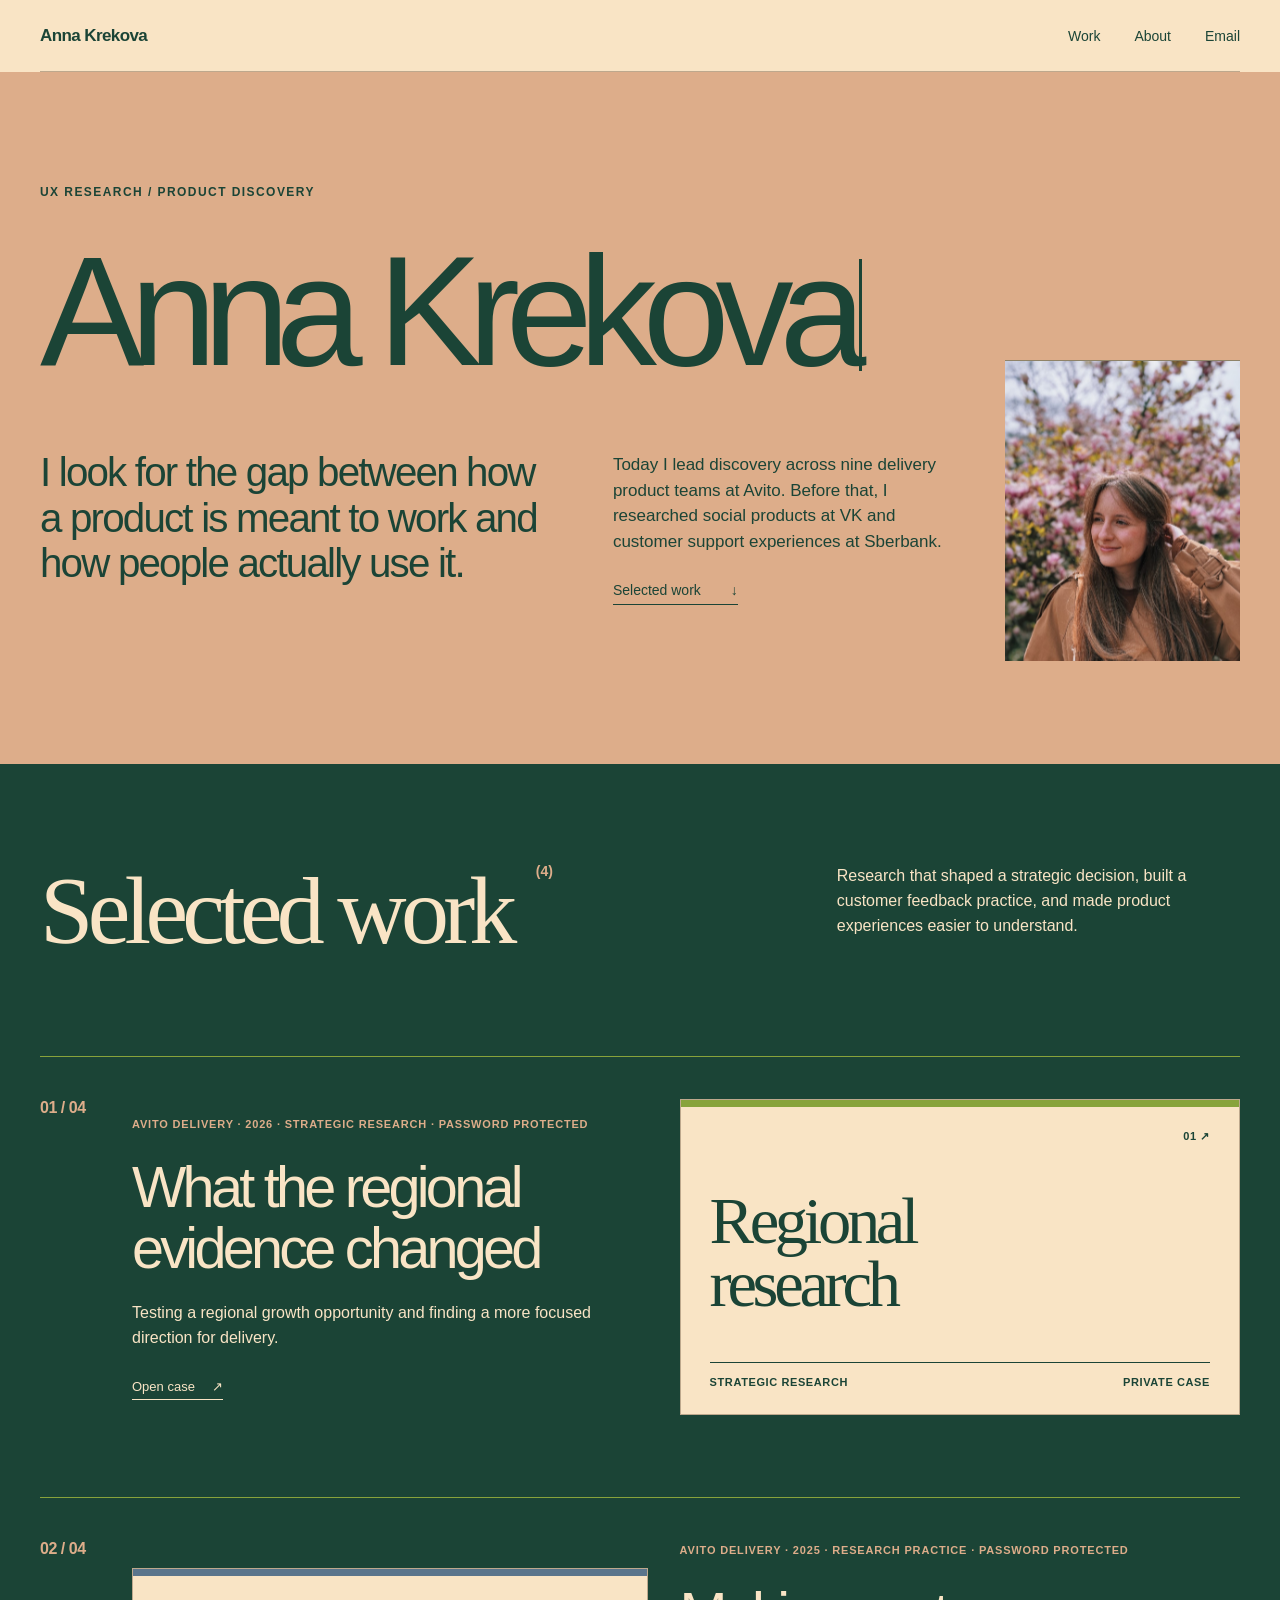
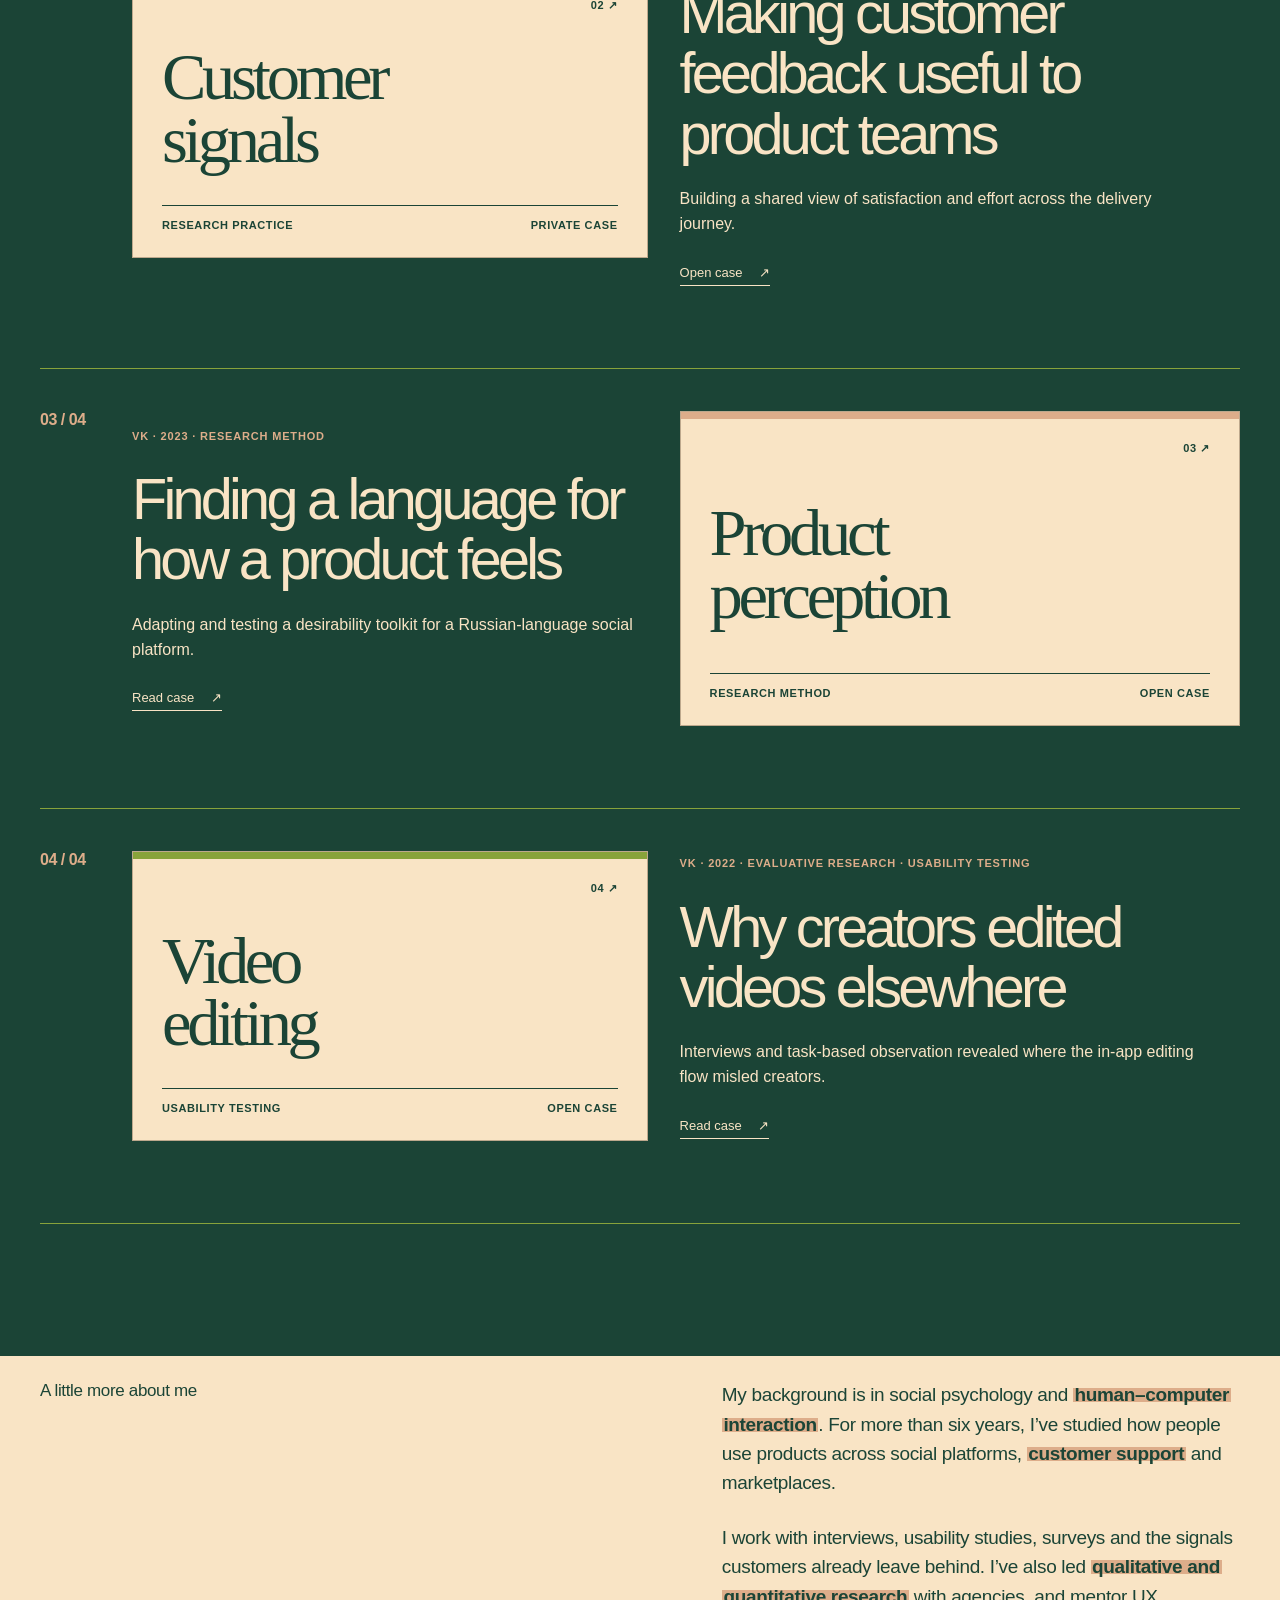
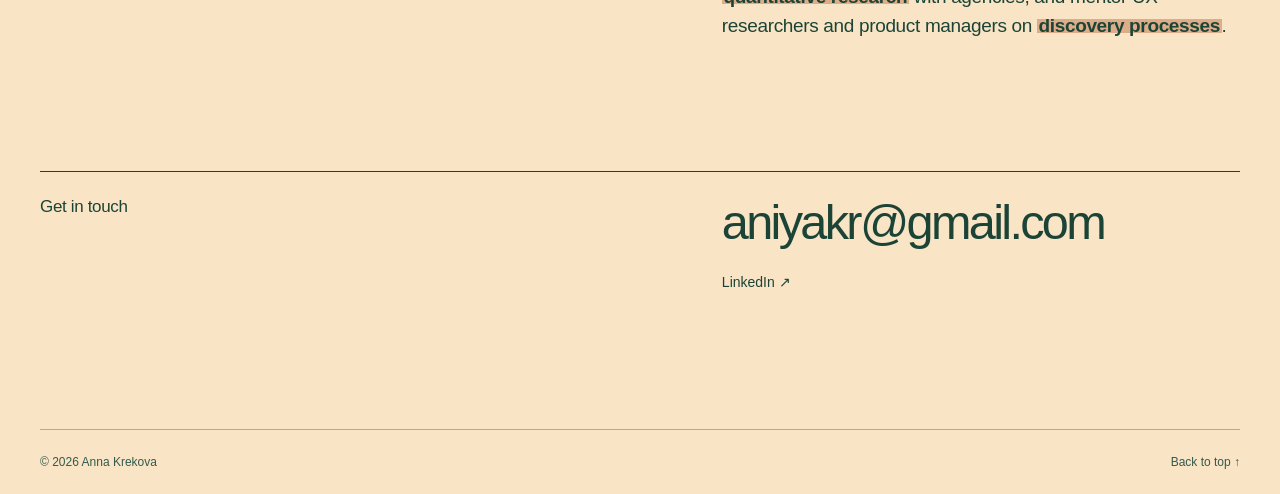
==== commit f526c1f4: "Remove repeated company and year labels from case covers" ====
--- a/index.html
+++ b/index.html
@@ -7,7 +7,7 @@
   <meta name="theme-color" content="#F9E4C5">
   <meta name="description" content="Anna Krekova is a UX researcher working across product discovery, customer experience and research practice.">
   <title>Anna Krekova — UX research</title>
-  <link rel="stylesheet" href="styles.css?v=about-marker-2026">
+  <link rel="stylesheet" href="styles.css?v=clean-covers-2026">
 </head>
 <body class="home-page">
   <a class="skip-link" href="#main">Skip to content</a>
@@ -50,7 +50,7 @@
             <p>Testing a regional growth opportunity and finding a more focused direction for delivery.</p>
             <a class="project-action" href="work/regions/" aria-label="Open password protected regional research case">Open case <span aria-hidden="true">↗</span></a>
           </div>
-          <a class="project-visual case-cover cover-region" href="work/regions/" aria-label="Open password protected regional research case"><span class="case-cover-top"><span>Avito Delivery / 2026</span><span>01 ↗</span></span><span class="case-cover-title">Regional<br>research</span><span class="case-cover-bottom"><span>Strategic research</span><span>Private case</span></span></a>
+          <a class="project-visual case-cover cover-region" href="work/regions/" aria-label="Open password protected regional research case"><span class="case-cover-top"><span>01 ↗</span></span><span class="case-cover-title">Regional<br>research</span><span class="case-cover-bottom"><span>Strategic research</span><span>Private case</span></span></a>
         </article>
         <article class="project project-private">
           <div class="project-index">02 <span>/ 04</span></div>
@@ -60,7 +60,7 @@
             <p>Building a shared view of satisfaction and effort across the delivery journey.</p>
             <a class="project-action" href="work/feedback-signals/" aria-label="Open password protected customer feedback case">Open case <span aria-hidden="true">↗</span></a>
           </div>
-          <a class="project-visual case-cover cover-feedback" href="work/feedback-signals/" aria-label="Open password protected customer feedback case"><span class="case-cover-top"><span>Avito Delivery / 2025</span><span>02 ↗</span></span><span class="case-cover-title">Customer<br>signals</span><span class="case-cover-bottom"><span>Research practice</span><span>Private case</span></span></a>
+          <a class="project-visual case-cover cover-feedback" href="work/feedback-signals/" aria-label="Open password protected customer feedback case"><span class="case-cover-top"><span>02 ↗</span></span><span class="case-cover-title">Customer<br>signals</span><span class="case-cover-bottom"><span>Research practice</span><span>Private case</span></span></a>
         </article>
         <article class="project">
           <div class="project-index">03 <span>/ 04</span></div>
@@ -70,7 +70,7 @@
             <p>Adapting and testing a desirability toolkit for a Russian-language social platform.</p>
             <a class="project-action" href="work/desirability/" aria-label="Read the product perception case">Read case <span aria-hidden="true">↗</span></a>
           </div>
-          <a class="project-visual case-cover cover-desirability" href="work/desirability/" aria-label="Read the product perception case"><span class="case-cover-top"><span>VK / 2023</span><span>03 ↗</span></span><span class="case-cover-title">Product<br>perception</span><span class="case-cover-bottom"><span>Research method</span><span>Open case</span></span></a>
+          <a class="project-visual case-cover cover-desirability" href="work/desirability/" aria-label="Read the product perception case"><span class="case-cover-top"><span>03 ↗</span></span><span class="case-cover-title">Product<br>perception</span><span class="case-cover-bottom"><span>Research method</span><span>Open case</span></span></a>
         </article>
         <article class="project">
           <div class="project-index">04 <span>/ 04</span></div>
@@ -80,7 +80,7 @@
             <p>Interviews and task-based observation revealed where the in-app editing flow misled creators.</p>
             <a class="project-action" href="work/video-editor/" aria-label="Read the video editor case">Read case <span aria-hidden="true">↗</span></a>
           </div>
-          <a class="project-visual case-cover cover-editor" href="work/video-editor/" aria-label="Read the video editor case"><span class="case-cover-top"><span>VK / 2022</span><span>04 ↗</span></span><span class="case-cover-title">Video<br>editing</span><span class="case-cover-bottom"><span>Usability testing</span><span>Open case</span></span></a>
+          <a class="project-visual case-cover cover-editor" href="work/video-editor/" aria-label="Read the video editor case"><span class="case-cover-top"><span>04 ↗</span></span><span class="case-cover-title">Video<br>editing</span><span class="case-cover-bottom"><span>Usability testing</span><span>Open case</span></span></a>
         </article>
       </div>
     </section>
--- a/styles.css
+++ b/styles.css
@@ -96,6 +96,7 @@
 .home-page .case-cover.cover-desirability{--cover-accent:#DDAD8A}
 .home-page .case-cover.cover-editor{--cover-accent:#88A33B}
 .home-page .case-cover-top,.home-page .case-cover-bottom{display:flex;justify-content:space-between;gap:14px;font-size:11px;font-weight:700;line-height:1.35;letter-spacing:.055em;text-transform:uppercase}
+.home-page .case-cover-top{justify-content:flex-end}
 .home-page .case-cover-title{align-self:center;font:400 clamp(44px,5.2vw,76px)/.94 Georgia,serif;letter-spacing:-.065em}
 .home-page .case-cover-bottom{padding-top:12px;border-top:1px solid #1B4436}
 .home-page .case-cover:focus-visible{outline:3px solid #DDAD8A;outline-offset:4px}
